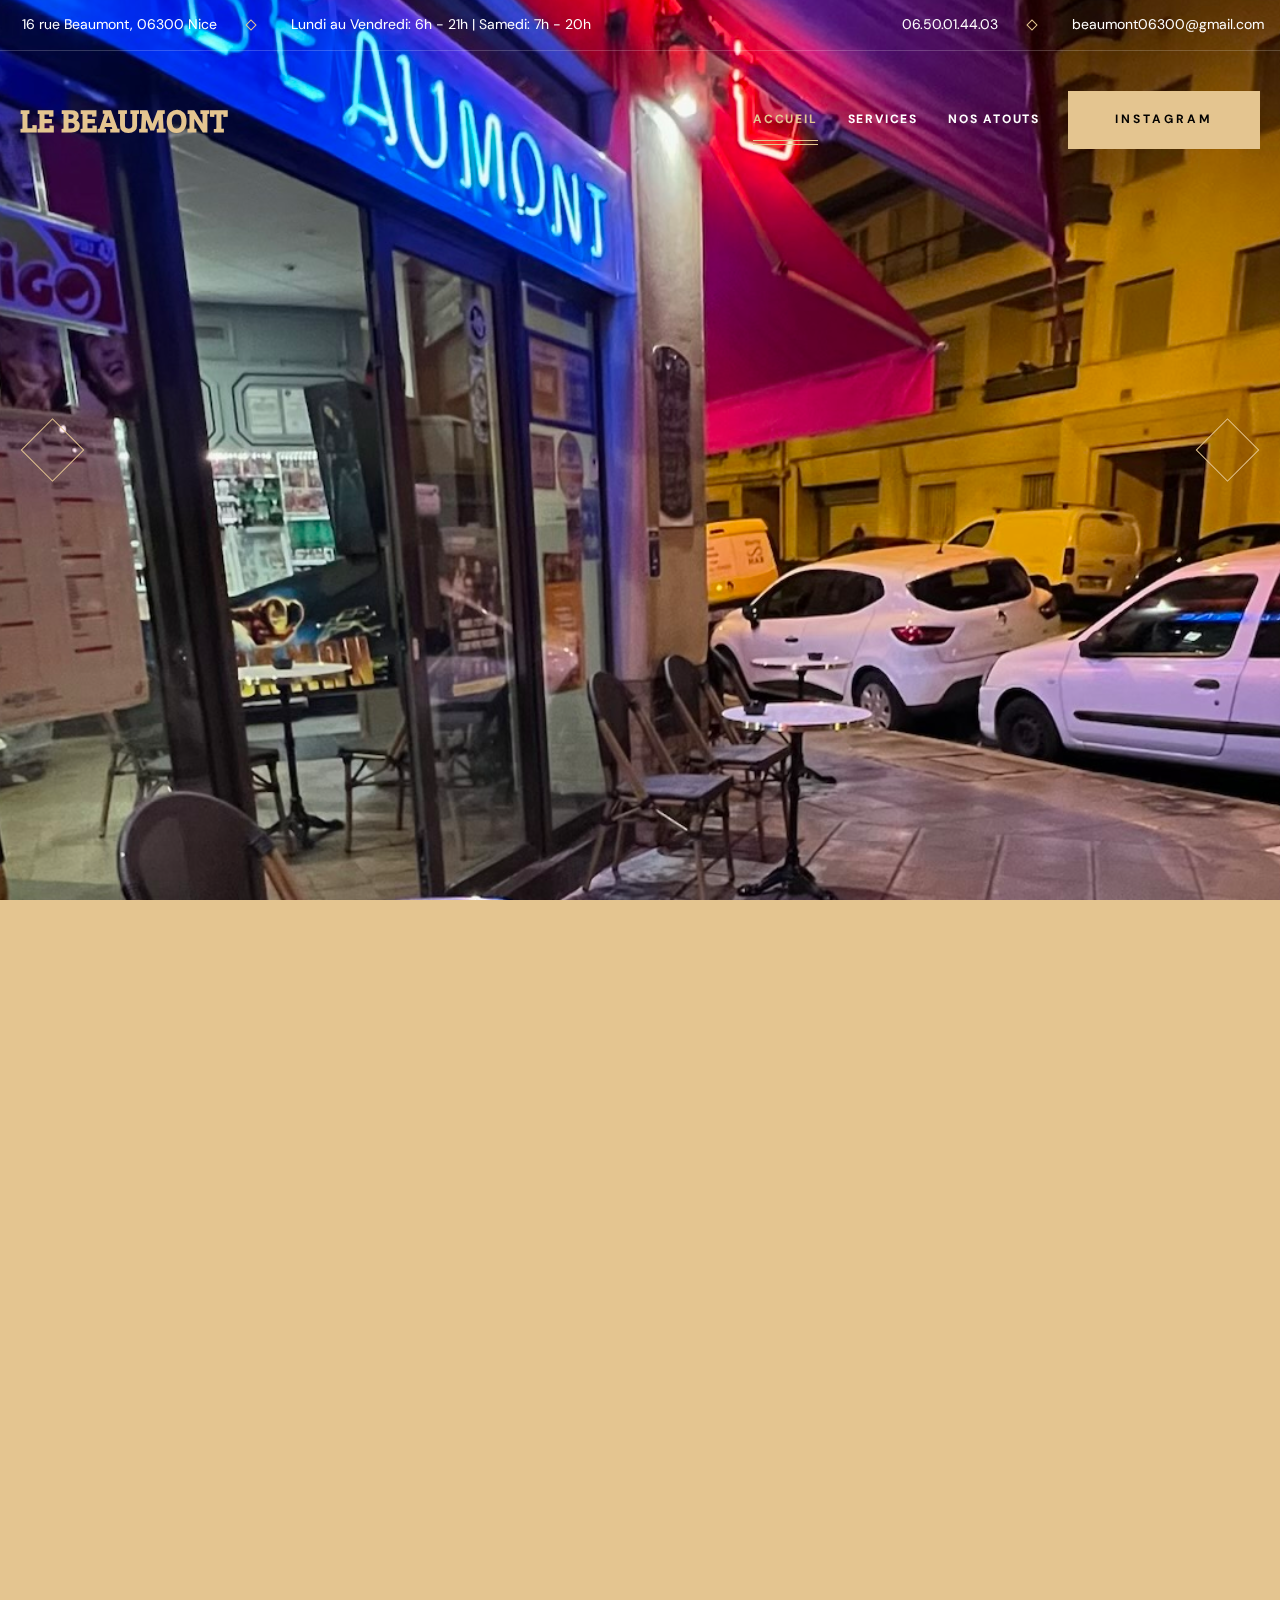
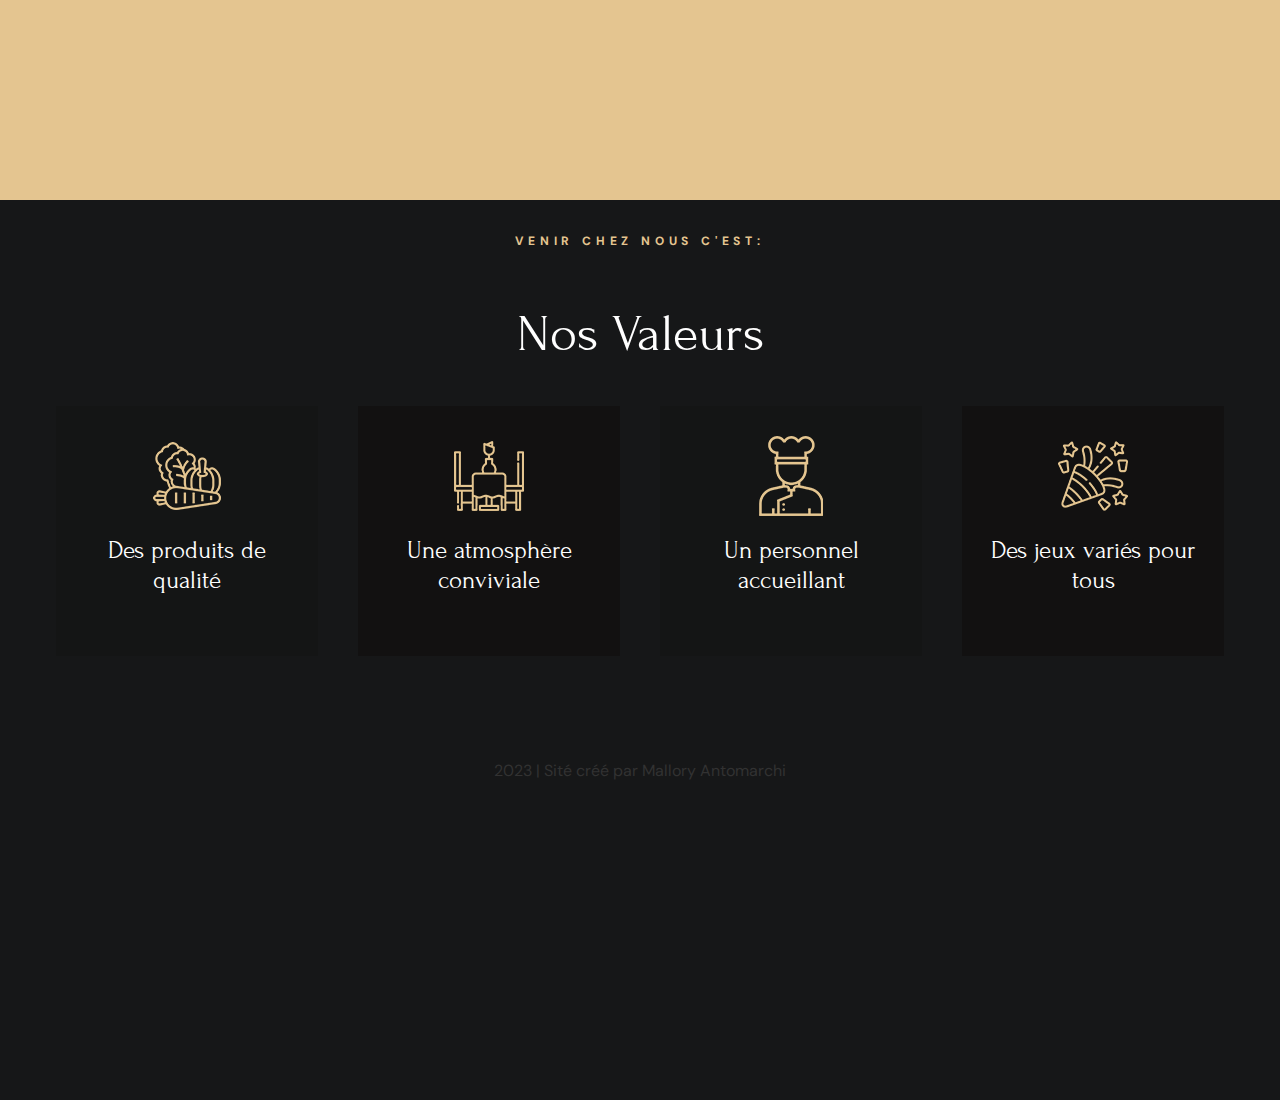
==== index.html @ 641af37e "changes" ====
<!DOCTYPE html>
<html lang="en">
  <head>
    <meta charset="UTF-8" />
    <meta http-equiv="X-UA-Compatible" content="IE=edge" />
    <meta name="viewport" content="width=device-width, initial-scale=1.0" />

    <!-- 
    - primary meta tags
  -->
    <title>Le Beaumont Bar-Tabac</title>
    <meta name="title" content="Le Beaumont Bar-Tabac" />
    <meta name="description" content="Sité créé par Mallory Antomarchi" />

    <!-- 
    - favicon
  -->
    <link rel="shortcut icon" href="./favicon.svg" type="image/svg+xml" />

    <!-- 
    - google font link
  -->
    <link rel="preconnect" href="https://fonts.googleapis.com" />
    <link rel="preconnect" href="https://fonts.gstatic.com" crossorigin />
    <link
      href="https://fonts.googleapis.com/css2?family=DM+Sans:wght@400;700&family=Forum&display=swap"
      rel="stylesheet"
    />
    <link rel="preconnect" href="https://fonts.googleapis.com" />
    <link rel="preconnect" href="https://fonts.gstatic.com" crossorigin />
    <link
      href="https://fonts.googleapis.com/css2?family=Bree+Serif&display=swap"
      rel="stylesheet"
    />

    <!-- 
    - custom css link
  -->
    <link rel="stylesheet" href="./style.css" />

    <!-- 
    - preload images
  -->
    <link rel="preload" as="image" href="./assets/images/beaumont.jpeg" />
    <link rel="preload" as="image" href="./assets/images/babyfoot.jpg" />
    <link rel="preload" as="image" href="./assets/images/hero-slider-3.jpg" />
  </head>

  <body id="top">
    <!-- 
    - #PRELOADER
  -->

    <div class="preload" data-preaload>
      <div class="circle"></div>
      <p class="text serif">Le Beaumont</p>
    </div>

    <!-- 
    - #TOP BAR
  -->

    <div class="topbar">
      <div class="container">
        <address class="topbar-item">
          <div class="icon">
            <ion-icon name="location-outline" aria-hidden="true"></ion-icon>
          </div>

          <span class="span"> 16 rue Beaumont, 06300 Nice </span>
        </address>

        <div class="separator"></div>

        <div class="topbar-item item-2">
          <div class="icon">
            <ion-icon name="time-outline" aria-hidden="true"></ion-icon>
          </div>

          <span class="span"
            >Lundi au Vendredi: 6h - 21h | Samedi: 7h - 20h
          </span>
        </div>

        <a href="tel:+33650014403" class="topbar-item link">
          <div class="icon">
            <ion-icon name="call-outline" aria-hidden="true"></ion-icon>
          </div>

          <span class="span">06.50.01.44.03</span>
        </a>

        <div class="separator"></div>

        <a href="mailto:beaumont06300@gmail.com" class="topbar-item link">
          <div class="icon">
            <ion-icon name="mail-outline" aria-hidden="true"></ion-icon>
          </div>

          <span class="span">beaumont06300@gmail.com</span>
        </a>
      </div>
    </div>

    <!-- 
    - #HEADER
  -->

    <header class="header" data-header>
      <div class="container">
        <h1 class="serif">LE BEAUMONT</h1>

        <nav class="navbar" data-navbar>
          <button class="close-btn" aria-label="close menu" data-nav-toggler>
            <ion-icon name="close-outline" aria-hidden="true"></ion-icon>
          </button>

          <h1 class="serif">LE BEAUMONT</h1>

          <ul class="navbar-list">
            <li class="navbar-item">
              <a href="#home" class="navbar-link hover-underline active">
                <div class="separator"></div>

                <span class="span">Accueil</span>
              </a>
            </li>

            <li class="navbar-item">
              <a href="#services" class="navbar-link hover-underline">
                <div class="separator"></div>

                <span class="span">Services</span>
              </a>
            </li>

            <li class="navbar-item">
              <a href="#atouts" class="navbar-link hover-underline">
                <div class="separator"></div>

                <span class="span">Nos Atouts</span>
              </a>
            </li>
          </ul>
        </nav>

        <a
          href="https://www.instagram.com/beaumont06300/"
          class="btn btn-secondary"
        >
          <span class="text text-1">Instagram</span>

          <span class="text text-2" aria-hidden="true">Instagram</span>
        </a>

        <button class="nav-open-btn" aria-label="open menu" data-nav-toggler>
          <span class="line line-1"></span>
          <span class="line line-2"></span>
          <span class="line line-3"></span>
        </button>

        <div class="overlay" data-nav-toggler data-overlay></div>
      </div>
    </header>

    <main>
      <article>
        <!-- 
        - #HERO
      -->

        <section class="hero text-center" aria-label="home" id="home">
          <ul class="hero-slider" data-hero-slider>
            <li class="slider-item active" data-hero-slider-item>
              <div class="slider-bg">
                <img
                  src="./assets/images/beaumont-hero.jpg"
                  width="1880"
                  height="950"
                  alt=""
                  class="img-cover"
                />
              </div>

              <h1 class="display-1 hero-title slider-reveal">
                Bar-Tabac <br />
                Convivial et Accueillant
              </h1>
            </li>

            <li class="slider-item" data-hero-slider-item>
              <div class="slider-bg">
                <img
                  src="./assets/images/babyfoot.jpg"
                  width="1880"
                  height="950"
                  alt=""
                  class="img-cover"
                />
              </div>

              <h1 class="display-1 hero-title slider-reveal">
                Venez passer un moment <br />
                et jouer au baby-foot
              </h1>
            </li>

            <li class="slider-item" data-hero-slider-item>
              <div class="slider-bg">
                <img
                  src="./assets/images/flipper.jpg"
                  width="1880"
                  height="950"
                  alt=""
                  class="img-cover"
                />
              </div>

              <h1 class="display-1 hero-title slider-reveal">
                Faîtes le meilleur score <br />
                au flipper
              </h1>
            </li>

            <li class="slider-item" data-hero-slider-item>
              <div class="slider-bg">
                <img
                  src="./assets/images/dart.jpg"
                  width="1880"
                  height="950"
                  alt=""
                  class="img-cover"
                />
              </div>

              <h1 class="display-1 hero-title slider-reveal">
                Soyez notre champion aux fléchettes
              </h1>
            </li>

            <li class="slider-item" data-hero-slider-item>
              <div class="slider-bg">
                <img
                  src="./assets/images/etudiants.jpg"
                  width="1880"
                  height="950"
                  alt=""
                  class="img-cover"
                />
              </div>

              <h1 class="display-1 hero-title slider-reveal">
                -10% pour les étudiants sur présentation de votre carte
              </h1>
              <h2 class="display-1 hero-title slider-reveal">
                (hors happy hours)
              </h2>
            </li>
          </ul>

          <button
            class="slider-btn prev"
            aria-label="slide to previous"
            data-prev-btn
          >
            <ion-icon name="chevron-back"></ion-icon>
          </button>

          <button
            class="slider-btn next"
            aria-label="slide to next"
            data-next-btn
          >
            <ion-icon name="chevron-forward"></ion-icon>
          </button>
        </section>

        <!-- 
        - #SERVICE
      -->

        <section
          class="section service bg-black-10 text-center"
          aria-label="service"
          id="services"
        >
          <div class="container">
            <h2 class="headline-1 section-title">
              Nous vous offrons des moments conviviaux
            </h2>

            <p class="section-text">
              Chaqye jour l'équipe du Beaumont vous accueille dans son
              établissement et vous propose café, boissons, cocktails, FDJ, jeux
              de flipper, baby-foot et jeux de fléchettes.
            </p>

            <ul class="grid-list">
              <li>
                <div class="card">
                  <div class="container">
                    <br />
                    <h2>Happy hours</h2>
                    <br />
                    <p class="cocktails">Pinte de Blonde 3€50</p>
                    <p class="cocktails">Double Ricard (4cl) 4€00</p>
                    <p class="cocktails">Cocktails (12cl)</p>
                    <p class="cocktails">-> Spritz 6€</p>
                    <p class="cocktails">-> Limoncello Spritz 6€</p>
                    <p class="cocktails">-> Mojito 6€</p>
                    <p class="cocktails">-> Tequila Sunrise 6€</p>
                    <p class="cocktails">-> After Glow 4€</p>
                    <br />
                  </div>
                </div>
              </li>

              <li>
                <div class="card">
                  <div class="container">
                    <h2>Petits Déj</h2>
                  </div>
                </div>
              </li>

              <li>
                <div class="card">
                  <div class="container">
                    <h2>Cocktails</h2>
                  </div>
                </div>
              </li>
            </ul>

            <img
              src="./assets/images/shape-1.png"
              width="246"
              height="412"
              loading="lazy"
              alt="shape"
              class="shape shape-1 move-anim"
            />
            <img
              src="./assets/images/shape-2.png"
              width="343"
              height="345"
              loading="lazy"
              alt="shape"
              class="shape shape-2 move-anim"
            />
          </div>
        </section>

        <section
          class="section features text-center"
          aria-label="features"
          id="atouts"
        >
          <div class="container">
            <p class="section-subtitle label-2">Venir chez nous c'est:</p>

            <h2 class="headline-1 section-title">Nos Valeurs</h2>

            <ul class="grid-list">
              <li class="feature-item">
                <div class="feature-card">
                  <div class="card-icon">
                    <img
                      src="./assets/images/features-icon-1.png"
                      width="100"
                      height="80"
                      loading="lazy"
                      alt="icon"
                    />
                  </div>

                  <h3 class="title-2 card-title">Des produits de qualité</h3>
                </div>
              </li>

              <li class="feature-item">
                <div class="feature-card">
                  <div class="card-icon">
                    <img
                      src="./assets/images/features-icon-2.png"
                      width="100"
                      height="80"
                      loading="lazy"
                      alt="icon"
                    />
                  </div>

                  <h3 class="title-2 card-title">Une atmosphère conviviale</h3>
                </div>
              </li>

              <li class="feature-item">
                <div class="feature-card">
                  <div class="card-icon">
                    <img
                      src="./assets/images/features-icon-3.png"
                      width="100"
                      height="80"
                      loading="lazy"
                      alt="icon"
                    />
                  </div>

                  <h3 class="title-2 card-title">Un personnel accueillant</h3>
                </div>
              </li>

              <li class="feature-item">
                <div class="feature-card">
                  <div class="card-icon">
                    <img
                      src="./assets/images/features-icon-4.png"
                      width="100"
                      height="80"
                      loading="lazy"
                      alt="icon"
                    />
                  </div>

                  <h3 class="title-2 card-title">Des jeux variés pour tous</h3>
                </div>
              </li>
            </ul>
          </div>
        </section>
      </article>
    </main>

    <!-- 
    - custom js link
  -->
    <script src="./assets/js/script.js"></script>

    <!-- 
    - ionicon link
  -->
    <script
      type="module"
      src="https://unpkg.com/ionicons@5.5.2/dist/ionicons/ionicons.esm.js"
    ></script>
    <script
      nomodule
      src="https://unpkg.com/ionicons@5.5.2/dist/ionicons/ionicons.js"
    ></script>
    <footer>
      <p>2023 | Sité créé par Mallory Antomarchi</p>
    </footer>
  </body>
</html>
---- style.css ----
:root {
  /**
   * COLORS
   */

  --gold-crayola: hsl(38, 61%, 73%);
  --quick-silver: hsla(0, 0%, 65%, 1);
  --davys-grey: hsla(30, 3%, 34%, 1);
  --smoky-black-1: hsla(40, 12%, 5%, 1);
  --smoky-black-2: hsla(30, 8%, 5%, 1);
  --smoky-black-3: hsla(0, 3%, 7%, 1);
  --eerie-black-1: hsla(210, 4%, 9%, 1);
  --eerie-black-2: hsla(210, 4%, 11%, 1);
  --eerie-black-3: hsla(180, 2%, 8%, 1);
  --eerie-black-4: hsla(0, 0%, 13%, 1);
  --white: hsla(0, 0%, 100%, 1);
  --white-alpha-20: hsla(0, 0%, 100%, 0.2);
  --white-alpha-10: hsla(0, 0%, 100%, 0.1);
  --black: hsla(0, 0%, 0%, 1);
  --black-alpha-80: hsla(0, 0%, 0%, 0.8);
  --black-alpha-15: hsla(0, 0%, 0%, 0.15);

  /**
   * GRADIENT COLOR
   */

  --loading-text-gradient: linear-gradient(
    90deg,
    transparent 0% 16.66%,
    var(--smoky-black-3) 33.33% 50%,
    transparent 66.66% 75%
  );
  --gradient-1: linear-gradient(
    to top,
    hsla(0, 0%, 0%, 0.9),
    hsla(0, 0%, 0%, 0.7),
    transparent
  );

  /**
   * TYPOGRAPHY
   */

  /* font-family */
  --fontFamily-forum: "Forum", cursive;
  --fontFamily-dm_sans: "DM Sans", sans-serif;

  /* font-size */
  --fontSize-display-1: calc(1.3rem + 6.7vw);
  --fontSize-headline-1: calc(2rem + 2.5vw);
  --fontSize-headline-2: calc(1.3rem + 2.4vw);
  --fontSize-title-1: calc(1.6rem + 1.2vw);
  --fontSize-title-2: 2.2rem;
  --fontSize-title-3: 2.1rem;
  --fontSize-title-4: calc(1.6rem + 1.2vw);
  --fontSize-body-1: 2.4rem;
  --fontSize-body-2: 1.6rem;
  --fontSize-body-3: 1.8rem;
  --fontSize-body-4: 1.6rem;
  --fontSize-label-1: 1.4rem;
  --fontSize-label-2: 1.2rem;

  /* font-weight */
  --weight-regular: 400;
  --weight-bold: 700;

  /* line-height */
  --lineHeight-1: 1em;
  --lineHeight-2: 1.2em;
  --lineHeight-3: 1.5em;
  --lineHeight-4: 1.6em;
  --lineHeight-5: 1.85em;
  --lineHeight-6: 1.4em;

  /* letter-spacing */
  --letterSpacing-1: 0.15em;
  --letterSpacing-2: 0.4em;
  --letterSpacing-3: 0.2em;
  --letterSpacing-4: 0.3em;
  --letterSpacing-5: 3px;

  /**
   * SPACING
   */

  --section-space: 70px;

  /**
   * SHADOW
   */

  --shadow-1: 0px 0px 25px 0px hsla(0, 0%, 0%, 0.25);

  /**
   * BORDER RADIUS
   */

  --radius-24: 24px;
  --radius-circle: 50%;

  /**
   * TRANSITION
   */

  --transition-1: 250ms ease;
  --transition-2: 500ms ease;
  --transition-3: 1000ms ease;
}

/*-----------------------------------*\
  #RESET
\*-----------------------------------*/

*,
*::before,
*::after {
  margin: 0;
  padding: 0;
  box-sizing: border-box;
}

li {
  list-style: none;
}

a,
img,
data,
span,
input,
button,
select,
ion-icon,
textarea {
  display: block;
}

a {
  color: inherit;
  text-decoration: none;
}

img {
  height: auto;
}

input,
button,
select,
textarea {
  background: none;
  border: none;
  font: inherit;
}

input,
select,
textarea {
  width: 100%;
  outline: none;
}

button {
  cursor: pointer;
}

address {
  font-style: normal;
}

html {
  font-size: 10px;
  scroll-behavior: smooth;
}

body {
  background-color: var(--eerie-black-1);
  color: var(--white);
  font-family: var(--fontFamily-dm_sans);
  font-size: var(--fontSize-body-4);
  font-weight: var(--weight-regular);
  line-height: var(--lineHeight-5);
  overflow: hidden;
  height: 300vh;
}

footer {
  text-align: center;
  color: rgb(50, 50, 50);
}

body.loaded {
  overflow: overlay;
}

body.nav-active {
  overflow: hidden;
}

::-webkit-scrollbar {
  width: 5px;
}

::-webkit-scrollbar-track {
  background-color: transparent;
}

::-webkit-scrollbar-thumb {
  background-color: var(--gold-crayola);
}

/*-----------------------------------*\
  #TYPOGRAPHY
\*-----------------------------------*/

.display-1,
.headline-1,
.headline-2,
.title-1,
.title-2,
.title-3,
.title-4 {
  color: var(--white);
  font-family: var(--fontFamily-forum);
  font-weight: var(--weight-regular);
  line-height: var(--lineHeight-2);
}

.display-1 {
  font-size: var(--fontSize-display-1);
  line-height: var(--lineHeight-1);
}

.headline-1 {
  font-size: var(--fontSize-headline-1);
}

.headline-2 {
  font-size: var(--fontSize-headline-2);
  line-height: var(--lineHeight-6);
}

.title-1 {
  font-size: var(--fontSize-title-1);
}

.title-2 {
  font-size: var(--fontSize-title-2);
}

.title-3 {
  font-size: var(--fontSize-title-3);
}

.title-4 {
  font-size: var(--fontSize-title-4);
}

.body-1 {
  font-size: var(--fontSize-body-1);
  line-height: var(--lineHeight-6);
}

.body-2 {
  font-size: var(--fontSize-body-2);
  line-height: var(--lineHeight-4);
}

.body-3 {
  font-size: var(--fontSize-body-3);
}

.body-4 {
  font-size: var(--fontSize-body-4);
}

.label-1 {
  font-size: var(--fontSize-label-1);
}

.label-2 {
  font-size: var(--fontSize-label-2);
}

/*-----------------------------------*\
  #REUSED STYLE
\*-----------------------------------*/

.container {
  padding-inline: 16px;
}

.separator {
  width: 8px;
  height: 8px;
  border: 1px solid var(--gold-crayola);
  transform: rotate(45deg);
}

.contact-label {
  font-weight: var(--weight-bold);
}

.contact-number {
  color: var(--gold-crayola);
  max-width: max-content;
  margin-inline: auto;
}

.hover-underline {
  position: relative;
  max-width: max-content;
}

.hover-underline::after {
  content: "";
  position: absolute;
  left: 0;
  bottom: 0;
  width: 100%;
  height: 5px;
  border-block: 1px solid var(--gold-crayola);
  transform: scaleX(0.2);
  opacity: 0;
  transition: var(--transition-2);
}

.hover-underline:is(:hover, :focus-visible)::after {
  transform: scaleX(1);
  opacity: 1;
}

.contact-number::after {
  bottom: -5px;
}

.text-center {
  text-align: center;
}

.img-cover {
  width: 100%;
  height: 100%;
  object-fit: cover;
}

.section-subtitle {
  position: relative;
  color: var(--gold-crayola);
  font-weight: var(--weight-bold);
  text-transform: uppercase;
  letter-spacing: var(--letterSpacing-2);
  margin-block-end: 12px;
}

.section-subtitle::after {
  content: url("../images/separator.svg");
  display: block;
  width: 100px;
  margin-inline: auto;
  margin-block-start: 5px;
}

.btn {
  position: relative;
  color: var(--gold-crayola);
  font-size: var(--fontSize-label-2);
  font-weight: var(--weight-bold);
  text-transform: uppercase;
  letter-spacing: var(--letterSpacing-5);
  max-width: max-content;
  border: 2px solid var(--gold-crayola);
  padding: 12px 45px;
  overflow: hidden;
  z-index: 1;
}

.btn::before {
  content: "";
  position: absolute;
  bottom: 100%;
  left: 50%;
  transform: translateX(-50%);
  width: 200%;
  height: 200%;
  border-radius: var(--radius-circle);
  background-color: var(--gold-crayola);
  transition: var(--transition-2);
  z-index: -1;
}

.btn .text {
  transition: var(--transition-1);
}

.btn .text-2 {
  position: absolute;
  top: 100%;
  left: 50%;
  transform: translateX(-50%);
  min-width: max-content;
  color: var(--smoky-black-1);
}

.btn:is(:hover, :focus-visible)::before {
  bottom: -50%;
}

.btn:is(:hover, :focus-visible) .text-1 {
  transform: translateY(-40px);
}

.btn:is(:hover, :focus-visible) .text-2 {
  top: 50%;
  transform: translate(-50%, -50%);
}

.btn-secondary {
  background-color: var(--gold-crayola);
  color: var(--black);
}

.btn-secondary::before {
  background-color: var(--smoky-black-1);
}

.btn-secondary .text-2 {
  color: var(--white);
}

.has-before,
.has-after {
  position: relative;
  z-index: 1;
}

.has-before::before,
.has-after::after {
  content: "";
  position: absolute;
}

.section {
  position: relative;
  padding-block: var(--section-space);
  overflow: hidden;
  z-index: 1;
}

.bg-black-10 {
  background-color: var(--smoky-black-2);
}

.grid-list {
  display: grid;
  gap: 40px;
}

.hover\:shine {
  position: relative;
}

.hover\:shine::after {
  content: "";
  position: absolute;
  top: 0;
  left: 0;
  width: 50%;
  height: 100%;
  background-image: linear-gradient(to right, transparent 0%, #fff6 100%);
  transform: skewX(-0.08turn) translateX(-180%);
}

.hover\:shine:is(:hover, :focus-within)::after {
  transform: skewX(-0.08turn) translateX(275%);
  transition: var(--transition-3);
}

.img-holder {
  aspect-ratio: var(--width) / var(--height);
  overflow: hidden;
  background-color: var(--eerie-black-4);
}

.btn-text {
  color: var(--gold-crayola);
  padding-block-end: 4px;
  margin-inline: auto;
  text-transform: uppercase;
  letter-spacing: var(--letterSpacing-3);
  font-weight: var(--weight-bold);
  transition: var(--transition-1);
}

.btn-text:is(:hover, :focus-visible) {
  color: var(--white);
}

.shape {
  display: none;
  position: absolute;
  max-width: max-content;
  z-index: -1;
}

.w-100 {
  width: 100%;
}

.move-anim {
  animation: move 5s linear infinite;
}

@keyframes move {
  0%,
  100% {
    transform: translateY(0);
  }

  50% {
    transform: translateY(30px);
  }
}

.has-bg-image {
  background-repeat: no-repeat;
  background-size: cover;
  background-position: center;
}

.input-field {
  background-color: var(--eerie-black-2);
  color: var(--white);
  height: 56px;
  padding: 10px 20px;
  border: 1px solid var(--white-alpha-10);
  margin-block-end: 20px;
  outline: none;
  transition: border-color var(--transition-2);
}

.input-field::placeholder {
  color: inherit;
}

.input-field:focus {
  border-color: var(--gold-crayola);
}

.icon-wrapper {
  position: relative;
  margin-block-end: 20px;
}

.icon-wrapper .input-field {
  margin-block-end: 0;
  padding-inline-start: 40px;
  appearance: none;
  cursor: pointer;
}

.icon-wrapper ion-icon {
  position: absolute;
  top: 50%;
  transform: translateY(-50%);
  font-size: 1.4rem;
  --ionicon-stroke-width: 50px;
  pointer-events: none;
}

.icon-wrapper ion-icon:first-child {
  left: 15px;
}

.icon-wrapper ion-icon:last-child {
  right: 10px;
}

/*-----------------------------------*\
  #PRELOAD
\*-----------------------------------*/

.preload {
  position: fixed;
  top: 0;
  left: 0;
  right: 0;
  bottom: 0;
  background-color: var(--gold-crayola);
  z-index: 10;
  display: grid;
  place-content: center;
  justify-items: center;
  transition: var(--transition-2);
}

.preload > * {
  transition: var(--transition-1);
}

.preload.loaded > * {
  opacity: 0;
}

.preload.loaded {
  transition-delay: 250ms;
  transform: translateY(100%);
}

.circle {
  width: 112px;
  height: 112px;
  border-radius: var(--radius-circle);
  border: 3px solid var(--white);
  border-block-start-color: var(--smoky-black-3);
  margin-block-end: 45px;
  animation: rotate360 1s linear infinite;
}

@keyframes rotate360 {
  0% {
    transform: rotate(0);
  }
  100% {
    transform: rotate(1turn);
  }
}

.preload .text {
  background-image: var(--loading-text-gradient);
  background-size: 500%;
  font-size: calc(2rem + 3vw);
  font-weight: var(--weight-bold);
  line-height: 1em;
  text-transform: uppercase;
  letter-spacing: 16px;
  padding-inline-start: 16px;
  -webkit-text-fill-color: transparent;
  background-clip: text;
  -webkit-background-clip: text;
  -webkit-text-stroke: 0.5px var(--eerie-black-3);
  animation: loadingText linear 2s infinite;
}

@keyframes loadingText {
  0% {
    background-position: 100%;
  }
  100% {
    background-position: 0%;
  }
}

/*-----------------------------------*\
  #TOPBAR
\*-----------------------------------*/

.topbar {
  display: none;
}

/*-----------------------------------*\
  #HEADER
\*-----------------------------------*/

.header .btn {
  display: none;
}

.header {
  position: fixed;
  top: 0;
  left: 0;
  width: 100%;
  background-color: transparent;
  padding-block: 40px;
  z-index: 4;
  border-block-end: 1px solid transparent;
  transition: var(--transition-1);
}

.header.active {
  padding-block: 20px;
  background-color: var(--eerie-black-4);
  border-color: var(--black-alpha-15);
}

.header.hide {
  transform: translateY(-100%);
  transition-delay: 250ms;
}

.header .container {
  padding-inline: 20px;
  display: flex;
  justify-content: space-between;
  align-items: center;
  gap: 8px;
}

.nav-open-btn {
  padding: 12px;
  padding-inline-end: 0;
}

.nav-open-btn .line {
  width: 30px;
  height: 2px;
  background-color: var(--white);
  margin-block: 4px;
  transform-origin: left;
  animation: menuBtn 400ms ease-in-out alternate infinite;
}

@keyframes menuBtn {
  0% {
    transform: scaleX(1);
  }
  100% {
    transform: scaleX(0.5);
  }
}

.nav-open-btn .line-2 {
  animation-delay: 150ms;
}

.nav-open-btn .line-3 {
  animation-delay: 300ms;
}

.navbar {
  position: fixed;
  background-color: var(--smoky-black-1);
  top: 0;
  left: -360px;
  bottom: 0;
  max-width: 360px;
  width: 100%;
  padding-inline: 30px;
  padding-block-end: 50px;
  overflow-y: auto;
  visibility: hidden;
  z-index: 2;
  transition: var(--transition-2);
}

.navbar.active {
  visibility: visible;
  transform: translateX(360px);
}

.navbar .close-btn {
  color: var(--white);
  border: 1px solid currentColor;
  padding: 4px;
  border-radius: var(--radius-circle);
  margin-inline-start: auto;
  margin-block: 30px 20px;
}

.navbar .close-btn ion-icon {
  --ionicon-stroke-width: 40px;
}

.navbar .close-btn:is(:hover, :focus-visible) {
  color: var(--gold-crayola);
}

.navbar .logo {
  max-width: max-content;
  margin-inline: auto;
  margin-block-end: 60px;
}

.navbar-list {
  border-block-end: 1px solid var(--white-alpha-20);
  margin-block-end: 100px;
}

.navbar-item {
  border-block-start: 1px solid var(--white-alpha-20);
}

.navbar-link {
  position: relative;
  font-size: var(--fontSize-label-2);
  text-transform: uppercase;
  padding-block: 10px;
  max-width: unset;
}

.navbar-link::after {
  display: none;
}

.navbar-link .span {
  transition: var(--transition-1);
}

.navbar-link:is(:hover, :focus-visible, .active) .span {
  color: var(--gold-crayola);
  transform: translateX(20px);
}

.navbar-link .separator {
  position: absolute;
  top: 50%;
  left: 0;
  transform: translateY(-50%) rotate(45deg);
  opacity: 0;
  transition: var(--transition-1);
}

.navbar-link:is(:hover, :focus-visible, .active) .separator {
  opacity: 1;
}

.navbar-title {
  margin-block-end: 15px;
}

.navbar-text {
  margin-block: 10px;
}

.navbar .body-4 {
  color: var(--quick-silver);
}

.sidebar-link {
  transition: var(--transition-1);
}

.sidebar-link:is(:hover, :focus-visible) {
  color: var(--gold-crayola);
}

.navbar .text-center .separator {
  margin-block: 30px;
  margin-inline: auto;
}

.navbar .contact-label {
  margin-block-end: 10px;
}

.navbar::-webkit-scrollbar-thumb {
  background-color: var(--white-alpha-10);
}

.overlay {
  position: fixed;
  top: 0;
  left: 0;
  bottom: 0;
  right: 0;
  background-color: var(--black-alpha-80);
  opacity: 0;
  pointer-events: none;
  transition: var(--transition-2);
  z-index: 1;
}

.overlay.active {
  opacity: 1;
  pointer-events: all;
}

/*-----------------------------------*\
  #HERO
\*-----------------------------------*/

.hero .slider-btn {
  display: none;
}

.hero {
  position: relative;
  padding-block: 120px;
  min-height: 100vh;
  overflow: hidden;
  z-index: 1;
}

.hero .slider-item {
  position: absolute;
  top: 50%;
  left: 50%;
  transform: translate(-50%, -50%);
  width: 100%;
  height: 100%;
  display: grid;
  place-content: center;
  padding-block-start: 100px;
  opacity: 0;
  visibility: hidden;
  transition: var(--transition-3);
  z-index: 1;
}

.hero .slider-item.active {
  opacity: 1;
  visibility: visible;
}

.hero .slider-bg {
  position: absolute;
  top: 0;
  left: 0;
  width: 100%;
  height: 100%;
  transform: scale(1.15);
  pointer-events: none;
  user-select: none;
  z-index: -1;
}

.hero .slider-item.active .slider-bg {
  animation: smoothScale 7s linear forwards;
}

@keyframes smoothScale {
  0% {
    transform: scale(1);
  }
  100% {
    transform: scale(1.15);
  }
}

.hero .section-subtitle::after {
  margin-block: 14px 20px;
}

.hero-text {
  margin-block: 10px 40px;
}

.hero .btn {
  margin-inline: auto;
}

.hero-btn {
  position: absolute;
  bottom: 15px;
  right: 15px;
  z-index: 2;
  background-color: var(--gold-crayola);
  width: 110px;
  height: 110px;
  padding: 12px;
  transform: scale(0.6);
}

.hero-btn img {
  margin-inline: auto;
  margin-block-end: 6px;
}

.hero-btn .span {
  color: var(--black);
  font-weight: var(--weight-bold);
  text-transform: uppercase;
  letter-spacing: var(--letterSpacing-1);
  line-height: var(--lineHeight-3);
}

.hero-btn::after {
  inset: 0;
  border: 1px solid var(--gold-crayola);
  animation: rotate360 15s linear infinite;
}

.slider-reveal {
  transform: translateY(30px);
  opacity: 0;
}

.hero .slider-item.active .slider-reveal {
  animation: sliderReveal 1s ease forwards;
}

@keyframes sliderReveal {
  0% {
    transform: translateY(30px);
    opacity: 0;
  }

  100% {
    transform: translateY(0);
    opacity: 1;
  }
}

.hero .slider-item.active .section-subtitle {
  animation-delay: 500ms;
}

.hero .slider-item.active .hero-title {
  animation-delay: 1000ms;
}

.hero .slider-item.active .hero-text {
  animation-delay: 1.5s;
}

.hero .slider-item.active .btn {
  animation-delay: 2s;
}

/*-----------------------------------*\
  #SERVICE
\*-----------------------------------*/

.service .section-title {
  margin-block-end: 16px;
}

.service .section-text {
  margin-block-end: 40px;
}

.card {
  background-color: hsl(38, 61%, 73%);
  border-radius: 12%;
  color: black;
}

.cocktails {
  text-align: left;
}

/*-----------------------------------*\
  #ABOUT
\*-----------------------------------*/

.about .section-text {
  margin-block: 15px 30px;
}

.about .btn {
  margin-inline: auto;
  margin-block-start: 26px;
}

.about .container {
  display: grid;
  gap: 120px;
}

.about-banner {
  position: relative;
  margin-block-end: 120px;
}

.about-banner > .w-100 {
  padding-inline-start: 50px;
}

.about .abs-img {
  position: absolute;
}

.about .abs-img::before {
  z-index: -1;
}

.about .abs-img-1 {
  bottom: -120px;
  left: 0;
  width: 150px;
  padding-block: 50px;
}

.about .abs-img-2 {
  top: -65px;
  right: 0;
  overflow: hidden;
}

.about .abs-img-1::before {
  top: 0;
  bottom: 0;
  left: 50%;
  transform: translateX(-50%);
  width: 140px;
  background-image: url("../images/img-pattern.svg");
  background-repeat: repeat;
}

.about .abs-img-2::before {
  inset: 0;
  background-image: url("../images/badge-2-bg.png");
  background-repeat: no-repeat;
  background-size: contain;
  animation: rotate360 15s linear infinite;
}

/*-----------------------------------*\
  #SPECIAL DISH
\*-----------------------------------*/

.special-dish-content {
  padding-block: 70px;
}

.special-dish .abs-img {
  margin-inline: auto;
  margin-block-end: 12px;
}

.special-dish .section-text {
  margin-block: 16px 40px;
}

.special-dish-content .wrapper {
  display: flex;
  justify-content: center;
  align-items: center;
  gap: 20px;
  margin-block-end: 40px;
}

.special-dish-content .del {
  text-decoration: none;
  color: var(--davys-grey);
}

.special-dish-content .span {
  color: var(--gold-crayola);
}

.special-dish .btn {
  margin-inline: auto;
}

/*-----------------------------------*\
  #MENU
\*-----------------------------------*/

.menu .section-title {
  margin-block-end: 40px;
}

.menu .grid-list {
  margin-block-end: 50px;
}

.menu-card {
  display: flex;
  align-items: flex-start;
  gap: 20px;
}

.hover\:card .card-banner {
  background-color: var(--gold-crayola);
}

.hover\:card .card-banner .img-cover {
  transition: var(--transition-2);
}

.hover\:card:is(:hover, :focus-within) .card-banner .img-cover {
  opacity: 0.7;
  transform: scale(1.05);
}

.menu-card .card-banner {
  flex-shrink: 0;
  border-radius: var(--radius-24);
}

.menu-card .card-title {
  transition: var(--transition-1);
}

.menu-card .card-title:is(:hover, :focus-visible) {
  color: var(--gold-crayola);
}

.menu-card .badge {
  background-color: var(--gold-crayola);
  color: var(--eerie-black-1);
  font-family: var(--fontFamily-forum);
  max-width: max-content;
  line-height: var(--lineHeight-6);
  text-transform: uppercase;
  padding-inline: 10px;
  margin-block-start: 10px;
}

.menu-card .span {
  color: var(--gold-crayola);
  margin-block: 10px;
}

.menu-card .card-text {
  color: var(--quick-silver);
  line-height: var(--lineHeight-4);
}

.menu-text .span {
  display: inline-block;
  color: var(--gold-crayola);
}

.menu .btn {
  margin-inline: auto;
  margin-block-start: 26px;
}

.menu .shape {
  display: block;
  width: 70%;
}

.menu .shape-2 {
  top: 0;
  left: 0;
}

.menu .shape-3 {
  bottom: 0;
  right: 0;
}

/*-----------------------------------*\
  #TESTIMONIALS
\*-----------------------------------*/

.testi {
  padding-block-end: 340px;
  position: static;
}

.testi .quote {
  font-size: 7rem;
  font-family: var(--fontFamily-forum);
  line-height: 0.7em;
}

.testi .wrapper {
  display: flex;
  justify-content: center;
  gap: 2px;
  margin-block: 40px 50px;
}

.testi .separator {
  animation: rotate360 15s linear infinite;
}

.profile .img {
  margin-inline: auto;
  border-radius: var(--radius-circle);
  margin-block-end: 15px;
}

.testi .profile-name {
  color: var(--gold-crayola);
  font-weight: var(--weight-bold);
  text-transform: uppercase;
  letter-spacing: var(--letterSpacing-3);
}

/*-----------------------------------*\
  #RESERVATION
\*-----------------------------------*/

.reservation-form {
  margin-block-start: -270px;
}

.form-text {
  margin-block-end: 40px;
}

.form-text .link {
  display: inline;
  color: var(--gold-crayola);
}

.form-right .headline-1 {
  margin-block-end: 40px;
}

.form-right .contact-label {
  margin-block-end: 5px;
}

.form-right .separator {
  margin: 20px auto;
}

.form-right .body-4 {
  color: var(--quick-silver);
  line-height: var(--lineHeight-3);
}

.form-right .body-4:not(:last-child) {
  margin-block-end: 25px;
}

.form-left,
.form-right {
  padding: 40px 20px 30px;
}

.input-field[type="date"] {
  text-transform: uppercase;
  padding-inline-end: 10px;
}

.input-field[type="date"]::-webkit-calendar-picker-indicator {
  opacity: 0;
}

textarea.input-field {
  resize: none;
  height: 140px;
  padding-block: 20px;
  line-height: var(--lineHeight-1);
}

.form-left .btn {
  max-width: 100%;
  width: 100%;
}

.form-right {
  background-repeat: repeat;
  background-position: top left;
}

/*-----------------------------------*\
  #FEATURES
\*-----------------------------------*/

.features .section-title {
  margin-block-end: 40px;
}

.feature-card {
  padding: 30px 20px 40px;
}

.feature-item:nth-child(2n + 1) .feature-card {
  background-color: var(--eerie-black-3);
}

.feature-item:nth-child(2n) .feature-card {
  background-color: var(--smoky-black-3);
}

.feature-card .card-icon {
  max-width: max-content;
  margin-inline: auto;
  transition: var(--transition-2);
}

.feature-card:hover .card-icon {
  transform: scale(-1) rotate(180deg);
}

.feature-card .card-title {
  margin-block: 20px;
}

.feature-card .card-text {
  color: var(--quick-silver);
  line-height: var(--lineHeight-6);
}

/*-----------------------------------*\
  #EVENT
\*-----------------------------------*/

.event .section-title {
  margin-block-end: 40px;
}

.event-card {
  position: relative;
  overflow: hidden;
}

.event-card .card-content {
  background-image: var(--gradient-1);
  position: absolute;
  bottom: 0;
  width: 100%;
  padding: 35px 35px 25px;
}

.event-card .publish-date {
  position: absolute;
  top: 30px;
  left: 25px;
  padding: 5px 10px;
  color: var(--gold-crayola);
  background-color: var(--black);
  font-weight: var(--weight-bold);
  letter-spacing: var(--letterSpacing-1);
  line-height: 14px;
}

.event-card .card-subtitle {
  color: var(--gold-crayola);
  text-transform: uppercase;
  font-weight: var(--weight-bold);
  letter-spacing: var(--letterSpacing-2);
  margin-block-end: 5px;
}

.event-card .card-banner .img-cover {
  transition: var(--transition-2);
}

.event-card:is(:hover, :focus-within) .img-cover {
  transform: scale(1.05);
}

.event .btn {
  margin-inline: auto;
  margin-block-start: 40px;
}

/*-----------------------------------*\
  #FOOTER
\*-----------------------------------*/

.footer-top {
  margin-block-end: 70px;
}

.footer-brand {
  position: relative;
  padding: 50px 40px;
  background: var(--smoky-black-1) url("../images/footer-form-bg.png");
  background-position: center top;
  background-repeat: repeat;
}

.footer-brand::before,
.footer-brand::after {
  top: 0;
  width: 15px;
  height: 100%;
  background-image: url("../images/footer-form-pattern.svg");
}

.footer-brand::before {
  left: 0;
}

.footer-brand::after {
  right: 0;
}

.footer-brand .logo {
  max-width: max-content;
  margin-inline: auto;
  margin-block-end: 40px;
}

.footer-brand :is(.body-4, .label-1) {
  color: var(--quick-silver);
  line-height: var(--lineHeight-3);
}

.footer-brand .contact-link {
  margin-block: 6px;
  transition: var(--transition-1);
}

.footer-brand .contact-link:is(:hover, :focus-visible) {
  color: var(--gold-crayola);
}

.footer-brand .wrapper {
  display: flex;
  justify-content: center;
  gap: 2px;
  margin-block: 40px 25px;
}

.footer-brand .separator {
  animation: rotate360 15s linear infinite;
}

.footer-brand .label-1 {
  margin-block-end: 30px;
}

.footer-brand .label-1 .span {
  display: inline;
  color: var(--white);
}

.footer-brand .icon-wrapper .input-field {
  cursor: text;
}

.footer-brand .btn {
  min-width: 100%;
}

.footer-list {
  display: grid;
  gap: 20px;
}

.footer-link {
  color: var(--quick-silver);
  font-weight: var(--weight-bold);
  text-transform: uppercase;
  letter-spacing: var(--letterSpacing-4);
  margin-inline: auto;
  transition: var(--transition-1);
}

.footer-link:is(:hover, :focus-visible) {
  color: var(--gold-crayola);
}

.copyright {
  color: var(--quick-silver);
  line-height: var(--lineHeight-3);
}

.copyright .link {
  display: inline;
  color: var(--gold-crayola);
  text-decoration: underline;
}

/*-----------------------------------*\
  #BACK TO TOP
\*-----------------------------------*/

.back-top-btn {
  position: fixed;
  bottom: 20px;
  right: 20px;
  background-color: var(--gold-crayola);
  color: var(--smoky-black-1);
  font-size: 22px;
  width: 50px;
  height: 50px;
  border-radius: var(--radius-circle);
  display: grid;
  place-items: center;
  box-shadow: var(--shadow-1);
  transition: var(--transition-1);
  opacity: 0;
  visibility: hidden;
  z-index: 4;
}

.back-top-btn:is(:hover, :focus-visible) {
  background-color: var(--white);
  color: var(--gold-crayola);
}

.back-top-btn.active {
  opacity: 1;
  visibility: visible;
}

/*-----------------------------------*\
  #MEDIA QUERIES
\*-----------------------------------*/

/**
 * responsive for larger than 575px screen
 */

@media (min-width: 575px) {
  /**
   * CUSTOM PROPERTY
   */

  :root {
    /**
     * typography
     */

    --fontSize-body-2: 2rem;
  }

  /**
   * REUSED STYLE
   */

  :is(.service, .about) .section-text {
    max-width: 420px;
    margin-inline: auto;
  }

  .contact-number {
    --fontSize-body-1: 3rem;
  }

  /**
   * TOPBAR
   */

  .topbar {
    display: block;
    position: fixed;
    top: 0;
    left: 0;
    width: 100%;
    padding-block: 10px;
    border-block-end: 1px solid var(--white-alpha-20);
    z-index: 4;
    transition: var(--transition-1);
  }

  .topbar:has(~ .header.active) {
    transform: translateY(-100%);
  }

  .topbar-item:not(.link),
  .topbar .separator {
    display: none;
  }

  .topbar .container,
  .topbar-item {
    display: flex;
    align-items: center;
  }

  .topbar .container {
    justify-content: center;
    gap: 30px;
  }

  .topbar-item {
    gap: 6px;
  }

  .topbar-item ion-icon {
    --ionicon-stroke-width: 60px;
  }

  .topbar-item .span {
    font-size: var(--fontSize-label-1);
  }

  .topbar .link {
    transition: var(--transition-1);
  }

  .topbar .link:is(:hover, :focus-visible) {
    color: var(--gold-crayola);
  }

  /**
   * HEADER
   */

  .header {
    top: 51px;
  }

  .header.active {
    top: 0;
  }

  .header .btn {
    display: block;
    margin-inline-start: auto;
  }

  /**
   * HERO
   */

  .hero-btn {
    transform: scale(0.7);
  }

  /**
   * SERVICE
   */

  .service .container {
    max-width: 420px;
    margin-inline: auto;
  }

  /**
   * ABOUT
   */

  .about .container {
    gap: 80px;
  }

  .about-banner > .w-100 {
    padding-inline-start: 90px;
  }

  .about .abs-img-1 {
    width: 285px;
  }

  .about .contact-number {
    --fontSize-body-1: 2.4rem;
  }

  /**
   * MENU
   */

  .menu-card .title-wrapper {
    display: flex;
    justify-content: flex-start;
    align-items: center;
    gap: 15px;
  }

  .menu-card .badge {
    margin-block-start: 0;
  }

  .menu-card .span {
    flex-grow: 1;
    display: flex;
    align-items: center;
    gap: 15px;
    position: relative;
  }

  .menu-card .span::before {
    content: "";
    height: 6px;
    flex-grow: 1;
    border-block: 1px solid var(--white-alpha-20);
  }

  /**
   * EVENT
   */

  .event .container {
    max-width: 420px;
    margin-inline: auto;
  }

  /**
   * FOOTER
   */

  .footer-brand > * {
    max-width: 460px;
    margin-inline: auto;
  }

  .footer .input-wrapper {
    position: relative;
  }

  .footer .input-field {
    margin-block-end: 0;
    padding-inline-end: 205px;
  }

  .footer-brand .btn {
    position: absolute;
    top: 0;
    right: 0;
    bottom: 0;
    min-width: max-content;
  }
}

/**
 * responsive for larger than 768px screen
 */

@media (min-width: 768px) {
  /**
   * REUSED STYLE
   */

  .grid-list {
    grid-template-columns: 1fr 1fr;
  }

  :is(.service, .event) .container {
    max-width: 820px;
  }

  :is(.service, .event) .grid-list li:last-child {
    grid-column: 1 / 3;
    width: calc(50% - 20px);
    margin-inline: auto;
  }

  /**
   * HEADER
   */

  .navbar-list {
    margin-inline: 30px;
  }

  /**
   * HERO
   */

  .hero .slider-btn {
    display: grid;
    position: absolute;
    z-index: 1;
    color: var(--gold-crayola);
    font-size: 2.4rem;
    border: 1px solid var(--gold-crayola);
    width: 45px;
    height: 45px;
    place-items: center;
    top: 50%;
    transform: translateY(-50%) rotate(45deg);
    transition: var(--transition-1);
  }

  .hero .slider-btn ion-icon {
    transform: rotate(-45deg);
  }

  .hero .slider-btn.prev {
    left: 30px;
  }

  .hero .slider-btn.next {
    right: 30px;
  }

  .hero .slider-btn:is(:hover, :focus-visible) {
    background-color: var(--gold-crayola);
    color: var(--black);
  }

  /**
   * RESERVATION
   */

  .reservation .input-wrapper {
    display: grid;
    grid-template-columns: 1fr 1fr;
    column-gap: 20px;
  }

  .reservation .input-wrapper:nth-child(4) {
    grid-template-columns: repeat(3, 1fr);
  }

  /**
   * FOOTER
   */

  .footer-brand {
    grid-column: 1 / 3;
  }
}

/**
 * responsive for larger than 992px screen
 */

@media (min-width: 992px) {
  /**
   * CUSTOM PROPERTY
   */

  :root {
    /**
     * spacing
     */

    --section-space: 100px;
  }

  /**
   * REUSED STYLE
   */

  :is(.service, .event) .container {
    max-width: unset;
  }

  :is(.service, .event) .grid-list {
    grid-template-columns: repeat(3, 1fr);
  }

  :is(.service, .event) .grid-list li:last-child {
    grid-column: auto;
    width: 100%;
  }

  /**
   * TOPBAR
   */

  .topbar-item:not(.link) {
    display: flex;
  }

  .topbar .item-2 {
    margin-inline-end: auto;
  }

  /**
   * SERVICE
   */

  .service .shape {
    display: block;
  }

  .service .shape-1 {
    bottom: 0;
    left: 0;
  }

  .service .shape-2 {
    top: 0;
    right: 0;
  }

  /**
   * ABOUT
   */

  .about .container {
    grid-template-columns: 0.7fr 1fr;
    gap: 30px;
  }

  /**
   * SPECIAL DISH
   */

  .special-dish {
    display: grid;
    grid-template-columns: 1fr 1fr;
    text-align: left;
  }

  .special-dish-content {
    padding-inline: 50px 25px;
  }

  .special-dish-content .container {
    position: relative;
  }

  .special-dish .section-subtitle::after,
  .special-dish .btn {
    margin-inline: 0;
  }

  .special-dish-content .wrapper {
    justify-content: flex-start;
  }

  .special-dish .abs-img {
    position: absolute;
    top: 10px;
    left: -40px;
    animation: move 5s linear infinite;
  }

  /**
   * MENU
   */

  .menu .grid-list {
    position: relative;
    column-gap: 90px;
  }

  .menu .grid-list::before {
    content: "";
    position: absolute;
    top: 0;
    left: 50%;
    height: 100%;
    border-inline-start: 1px solid var(--white-alpha-20);
  }

  /**
   * TESTIMONIALS
   */

  .testi-text {
    max-width: 910px;
    margin-inline: auto;
  }

  /**
   * RESERVATION
   */

  .reservation-form {
    display: grid;
    grid-template-columns: 1fr 0.5fr;
  }

  /**
   * FOOTER
   */

  .footer .grid-list {
    grid-template-columns: 0.45fr 1fr 0.45fr;
    align-items: center;
  }

  .footer-brand {
    grid-column: auto;
    order: 1;
    padding-block: 100px;
  }

  .footer-list:last-child {
    order: 2;
  }
}

/**
 * responsive for larger than 1200px screen
 */

@media (min-width: 1200px) {
  /**
   * CUSTOM PROPERTY
   */

  :root {
    /**
     * typography
     */

    --fontSize-title-2: 2.5rem;
  }

  /**
   * REUSED STYLE
   */

  .container,
  :is(.service, .event) .container {
    max-width: 1200px;
    width: 100%;
    margin-inline: auto;
  }

  /**
   * TOPBAR
   */

  .topbar .container {
    max-width: unset;
  }

  .topbar .separator {
    display: block;
  }

  /**
   * HEADER
   */

  .nav-open-btn,
  .navbar > *:not(.navbar-list),
  .header .overlay {
    display: none;
  }

  .header .container {
    max-width: unset;
  }

  .navbar,
  .navbar.active,
  .navbar-list {
    all: unset;
  }

  .navbar,
  .navbar.active {
    margin-inline: auto 20px;
  }

  .navbar-list {
    display: flex;
    gap: 30px;
  }

  .navbar-item {
    border-block-start: none;
  }

  .navbar .separator {
    display: none;
  }

  .navbar-link:is(:hover, :focus-visible, .active) .span {
    transform: unset;
  }

  .navbar-link {
    font-weight: var(--weight-bold);
    letter-spacing: var(--letterSpacing-1);
  }

  .navbar-link::after {
    display: block;
  }

  .navbar-link.active::after {
    transform: scaleX(1);
    opacity: 1;
  }

  .header .btn {
    margin-inline-start: 0;
  }

  /**
   * HERO
   */

  .hero {
    height: 880px;
  }

  .hero-btn {
    bottom: 50px;
    right: 50px;
    transform: scale(1);
  }

  /**
   * SERVICE
   */

  .service .grid-list {
    gap: 150px;
  }

  .service .grid-list li:nth-child(2n + 1) {
    transform: translateY(-160px);
  }

  .service .section-text {
    margin-block-end: 75px;
  }

  /**
   * ABOUT
   */

  .about {
    padding-block: 170px 100px;
  }

  /**
   * SPECIAL DISH
   */

  .special-dish-content {
    padding: 225px 120px;
    padding-inline-end: 0;
  }

  .special-dish-content .container {
    max-width: 460px;
    margin-inline: 0;
  }

  /**
   * MENU
   */

  .menu .grid-list {
    gap: 55px 200px;
    margin-block-end: 55px;
  }

  /**
   * TESTIMONIALS
   */

  .form-left,
  .form-right {
    padding: 75px 60px;
  }

  /**
   * FEATURES
   */

  .features .grid-list {
    grid-template-columns: repeat(4, 1fr);
  }
}

/**
 * responsive for larger than 1400px screen
 */

@media (min-width: 1400px) {
  /**
   * HEADER
   */

  .navbar {
    margin-inline: auto;
  }

  /**
   * ABOUT
   */

  .about-content {
    padding-inline-end: 90px;
  }

  .about .shape {
    display: block;
    top: 46%;
    left: 0;
  }

  /**
   * SPECIAL DISH
   */

  .special-dish {
    overflow: visible;
    position: relative;
  }

  .special-dish .shape {
    display: block;
    right: 0;
    z-index: 1;
  }

  .special-dish .shape-1 {
    top: 45%;
  }

  .special-dish .shape-2 {
    bottom: 0;
    transform: translateY(50%);
    width: max-content;
  }

  /**
   * FEATURES
   */

  .features {
    overflow: visible;
  }

  .features .shape {
    display: block;
  }

  .features .shape-1 {
    top: -100px;
    right: 0;
  }

  .features .shape-2 {
    bottom: 80px;
    left: 0;
  }
}

.serif {
  font-family: "Bree Serif", serif;
  color: var(--gold-crayola);
}
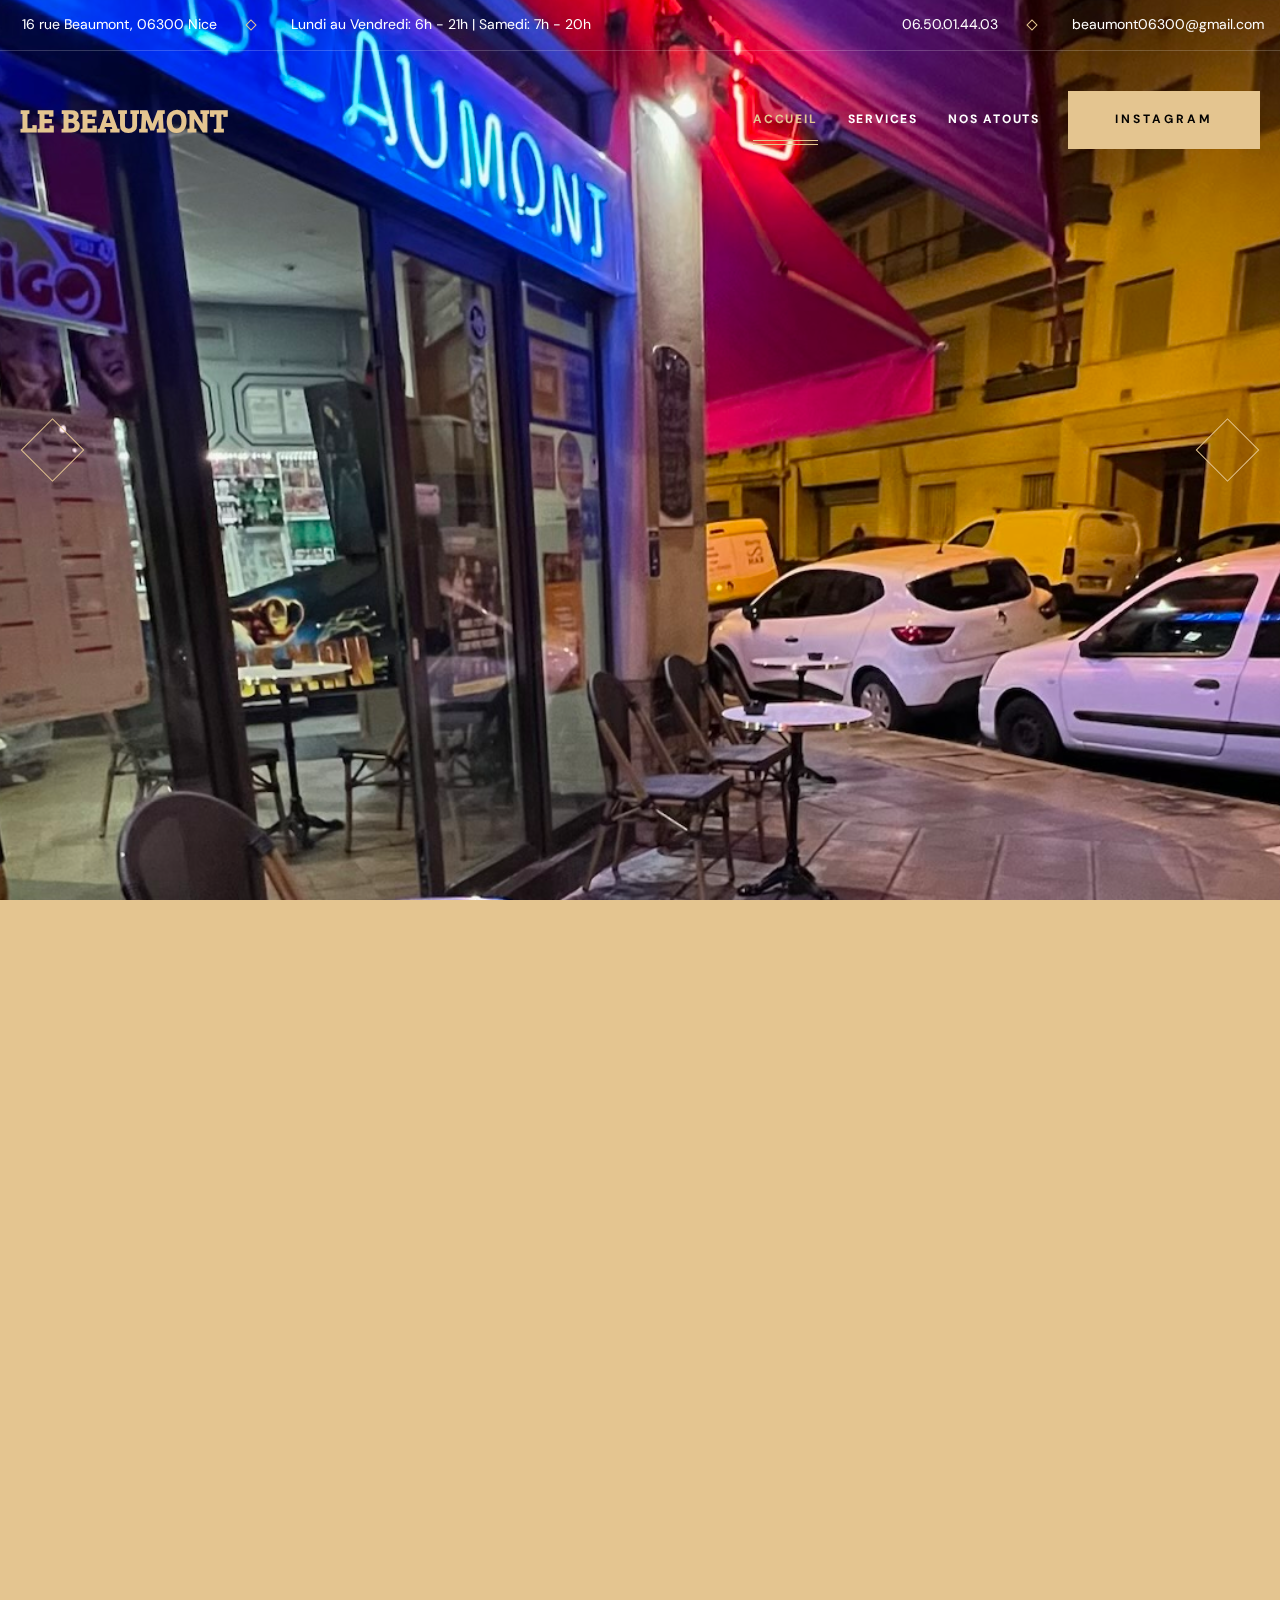
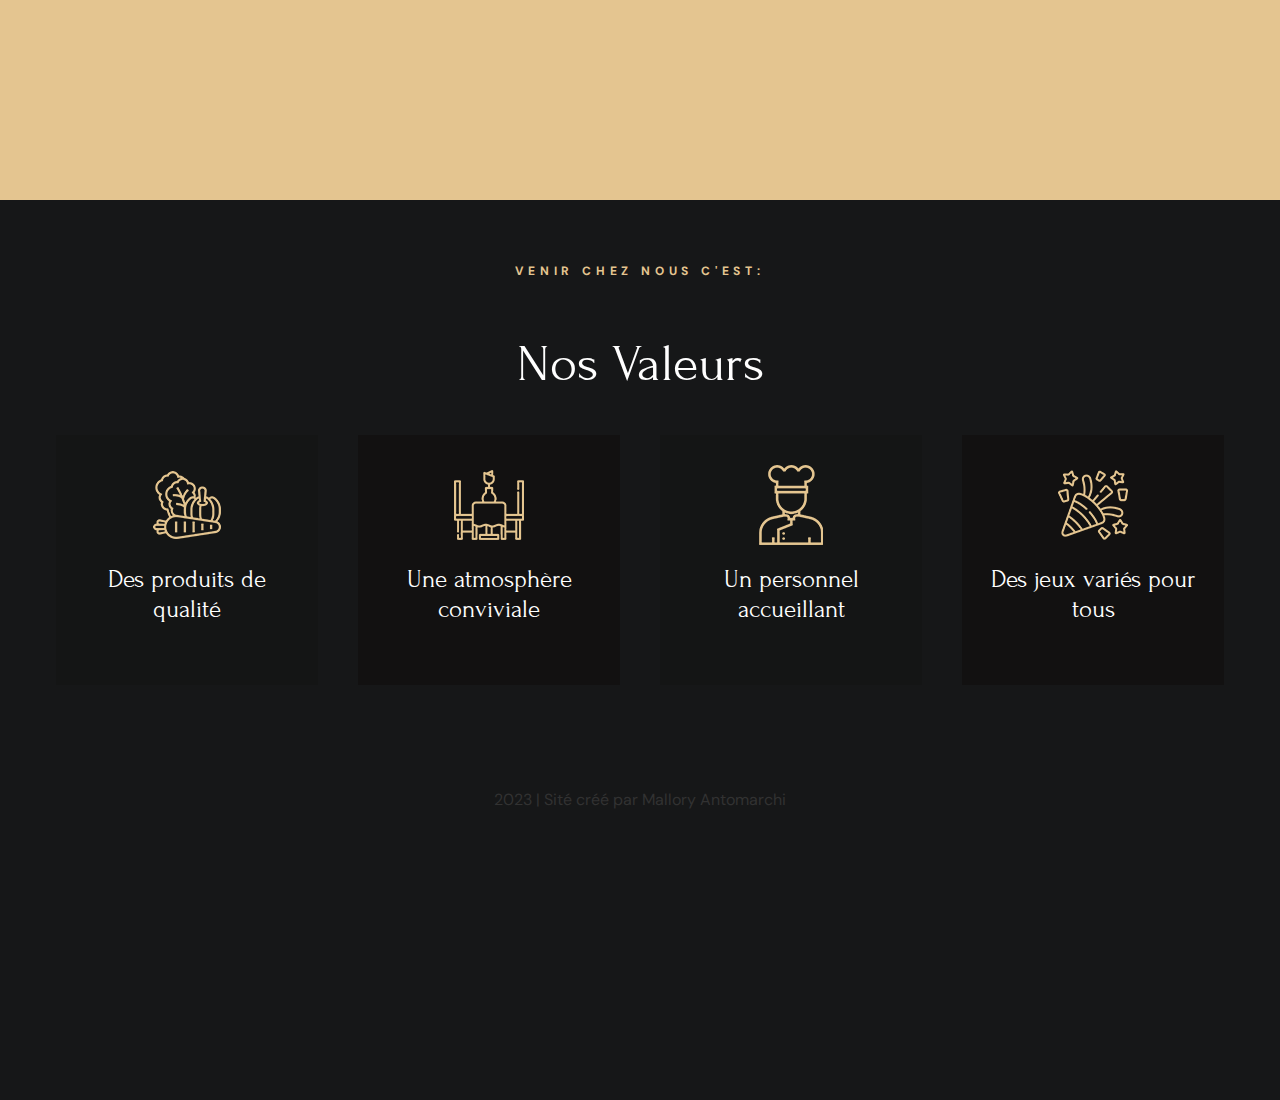
==== commit 744d285a: "changes" ====
--- a/index.html
+++ b/index.html
@@ -36,7 +36,7 @@
     <!-- 
     - custom css link
   -->
-    <link rel="stylesheet" href="./style.css" />
+    <link rel="stylesheet" href="./style2.css" />
 
     <!-- 
     - preload images
@@ -318,7 +318,16 @@
               <li>
                 <div class="card">
                   <div class="container">
-                    <h2>Petits Déj</h2>
+                    <br />
+                    <h2>Petits Dej</h2>
+                    <br />
+                    <p>Boisson Chaude</p>
+                    <p>Croissant</p>
+                    <p>Jus d'Orange</p>
+                    <p>Tartine (+1€)</p>
+                    <br />
+                    <h4>5€90</h4>
+                    <br />
                   </div>
                 </div>
               </li>
@@ -326,7 +335,19 @@
               <li>
                 <div class="card">
                   <div class="container">
-                    <h2>Cocktails</h2>
+                    <br />
+                    <h2>Cocktails (12cl)</h2>
+                    <br />
+                    <p class="cocktails">Mojito 8€</p>
+                    <p class="cocktails">Cuba Libre 8€</p>
+                    <p class="cocktails">Caipirinha 8€</p>
+                    <p class="cocktails">Daiquiri 8€</p>
+                    <p class="cocktails">Vodka (4cl) Moscow Mule 8€</p>
+                    <p class="cocktails">Tequila Sunrise 8€</p>
+                    <p class="cocktails">Gin Tonic 8€</p>
+                    <p class="cocktails">Spritz 8€</p>
+                    <p class="cocktails">Pina Colada 8€</p>
+                    <br />
                   </div>
                 </div>
               </li>
--- a/style2.css
+++ b/style2.css
@@ -0,0 +1,11 @@
+.text-center,footer{text-align:center}.btn,.has-after,.has-before,.section{z-index:1;position:relative}.btn,.hover-underline,.hover\:shine,.section,.section-subtitle{position:relative}.btn,.contact-number,.hover-underline,.menu-card .badge,.navbar .logo,.shape{max-width:max-content}.menu-card .badge,.testi .quote{font-family:var(--fontFamily-forum)}.btn,.btn-text,.footer-link,.hero-btn .span,.input-field[type=date],.menu-card .badge,.navbar-link,.preload .text,.section-subtitle,.testi .profile-name{text-transform:uppercase}:root{--gold-crayola:hsl(38, 61%, 73%);--quick-silver:hsla(0, 0%, 65%, 1);--davys-grey:hsla(30, 3%, 34%, 1);--smoky-black-1:hsla(40, 12%, 5%, 1);--smoky-black-2:hsla(30, 8%, 5%, 1);--smoky-black-3:hsla(0, 3%, 7%, 1);--eerie-black-1:hsla(210, 4%, 9%, 1);--eerie-black-2:hsla(210, 4%, 11%, 1);--eerie-black-3:hsla(180, 2%, 8%, 1);--eerie-black-4:hsla(0, 0%, 13%, 1);--white:hsla(0, 0%, 100%, 1);--white-alpha-20:hsla(0, 0%, 100%, 0.2);--white-alpha-10:hsla(0, 0%, 100%, 0.1);--black:hsla(0, 0%, 0%, 1);--black-alpha-80:hsla(0, 0%, 0%, 0.8);--black-alpha-15:hsla(0, 0%, 0%, 0.15);--loading-text-gradient:linear-gradient(
+    90deg,
+    transparent 0% 16.66%,
+    var(--smoky-black-3) 33.33% 50%,
+    transparent 66.66% 75%
+  );--gradient-1:linear-gradient(
+    to top,
+    hsla(0, 0%, 0%, 0.9),
+    hsla(0, 0%, 0%, 0.7),
+    transparent
+  );--fontFamily-forum:"Forum",cursive;--fontFamily-dm_sans:"DM Sans",sans-serif;--fontSize-display-1:calc(1.3rem + 6.7vw);--fontSize-headline-1:calc(2rem + 2.5vw);--fontSize-headline-2:calc(1.3rem + 2.4vw);--fontSize-title-1:calc(1.6rem + 1.2vw);--fontSize-title-2:2.2rem;--fontSize-title-3:2.1rem;--fontSize-title-4:calc(1.6rem + 1.2vw);--fontSize-body-1:2.4rem;--fontSize-body-2:1.6rem;--fontSize-body-3:1.8rem;--fontSize-body-4:1.6rem;--fontSize-label-1:1.4rem;--fontSize-label-2:1.2rem;--weight-regular:400;--weight-bold:700;--lineHeight-1:1em;--lineHeight-2:1.2em;--lineHeight-3:1.5em;--lineHeight-4:1.6em;--lineHeight-5:1.85em;--lineHeight-6:1.4em;--letterSpacing-1:0.15em;--letterSpacing-2:0.4em;--letterSpacing-3:0.2em;--letterSpacing-4:0.3em;--letterSpacing-5:3px;--section-space:70px;--shadow-1:0px 0px 25px 0px hsla(0, 0%, 0%, 0.25);--radius-24:24px;--radius-circle:50%;--transition-1:250ms ease;--transition-2:500ms ease;--transition-3:1000ms ease}*,::after,::before{margin:0;padding:0;box-sizing:border-box}.about .btn,.btn-text,.contact-number,.hero .btn,.hero-btn img,.menu .btn,.navbar .logo,.profile .img,.section-subtitle::after,.special-dish .abs-img,.special-dish .btn{margin-inline:auto}li{list-style:none}a,button,data,img,input,ion-icon,select,span,textarea{display:block}a{color:inherit;text-decoration:none}img{height:auto}button,input,select,textarea{background:0 0;border:none;font:inherit}input,select,textarea{width:100%;outline:0}button{cursor:pointer}address{font-style:normal}html{font-size:10px;scroll-behavior:smooth}body{background-color:var(--eerie-black-1);color:var(--white);font-family:var(--fontFamily-dm_sans);font-size:var(--fontSize-body-4);font-weight:var(--weight-regular);line-height:var(--lineHeight-5);overflow:hidden;height:300vh}footer{color:#323232}body.loaded{overflow:overlay}.btn,.img-holder,.section,body.nav-active{overflow:hidden}::-webkit-scrollbar{width:5px}::-webkit-scrollbar-track{background-color:transparent}.btn-secondary,.btn::before{background-color:var(--gold-crayola)}::-webkit-scrollbar-thumb{background-color:var(--gold-crayola)}.display-1,.headline-1,.headline-2,.title-1,.title-2,.title-3,.title-4{color:var(--white);font-family:var(--fontFamily-forum);font-weight:var(--weight-regular);line-height:var(--lineHeight-2)}.btn,.contact-number,.section-subtitle{color:var(--gold-crayola)}.btn,.btn-text,.contact-label,.hero-btn .span,.preload .text,.section-subtitle,.testi .profile-name{font-weight:var(--weight-bold)}.display-1,textarea.input-field{line-height:var(--lineHeight-1)}.display-1{font-size:var(--fontSize-display-1)}.body-1,.headline-2{line-height:var(--lineHeight-6)}.headline-1{font-size:var(--fontSize-headline-1)}.headline-2{font-size:var(--fontSize-headline-2)}.title-1{font-size:var(--fontSize-title-1)}.title-2{font-size:var(--fontSize-title-2)}.title-3{font-size:var(--fontSize-title-3)}.title-4{font-size:var(--fontSize-title-4)}.body-1{font-size:var(--fontSize-body-1)}.body-2{font-size:var(--fontSize-body-2);line-height:var(--lineHeight-4)}.body-3{font-size:var(--fontSize-body-3)}.body-4{font-size:var(--fontSize-body-4)}.label-1{font-size:var(--fontSize-label-1)}.btn,.label-2,.navbar-link{font-size:var(--fontSize-label-2)}.container{padding-inline:16px}.separator{width:8px;height:8px;border:1px solid var(--gold-crayola);transform:rotate(45deg)}.img-cover,.w-100{width:100%}.hover-underline::after{content:"";position:absolute;left:0;bottom:0;width:100%;height:5px;border-block:1px solid var(--gold-crayola);transform:scaleX(.2);opacity:0;transition:var(--transition-2)}.btn .text-2,.btn::before{left:50%;position:absolute}.hover-underline:is(:hover,:focus-visible)::after{transform:scaleX(1);opacity:1}.about .abs-img-1::before,.btn .text-2,.btn::before{transform:translateX(-50%)}.overlay,.preload.loaded>*{opacity:0}.contact-number::after{bottom:-5px}.img-cover{height:100%;object-fit:cover}.section-subtitle{letter-spacing:var(--letterSpacing-2);margin-block-end:12px}.section-subtitle::after{content:url("../images/separator.svg");display:block;width:100px;margin-block-start:5px}.btn{letter-spacing:var(--letterSpacing-5);border:2px solid var(--gold-crayola);padding:12px 45px}.btn::before{content:"";bottom:100%;width:200%;height:200%;border-radius:var(--radius-circle);transition:var(--transition-2);z-index:-1}.btn .text,.btn-text,.menu-card .card-title,.navbar-link .span,.preload>*,.sidebar-link{transition:var(--transition-1)}.btn .text-2{top:100%;min-width:max-content;color:var(--smoky-black-1)}.btn:is(:hover,:focus-visible)::before{bottom:-50%}.btn:is(:hover,:focus-visible) .text-1{transform:translateY(-40px)}.btn:is(:hover,:focus-visible) .text-2{top:50%;transform:translate(-50%,-50%)}.btn-secondary{color:var(--black)}.btn-secondary::before{background-color:var(--smoky-black-1)}.btn-secondary .text-2{color:var(--white)}.has-after::after,.has-before::before{content:"";position:absolute}.section{padding-block:var(--section-space)}.bg-black-10{background-color:var(--smoky-black-2)}.header.active,.img-holder{background-color:var(--eerie-black-4)}.grid-list{display:grid;gap:40px}.hover\:shine::after{content:"";position:absolute;top:0;left:0;width:50%;height:100%;background-image:linear-gradient(to right,transparent 0,#fff6 100%);transform:skewX(-.08turn) translateX(-180%)}.hover\:shine:is(:hover,:focus-within)::after{transform:skewX(-.08turn) translateX(275%);transition:var(--transition-3)}.img-holder{aspect-ratio:var(--width)/var(--height)}.btn-text{color:var(--gold-crayola);padding-block-end:4px;letter-spacing:var(--letterSpacing-3)}.btn-text:is(:hover,:focus-visible){color:var(--white)}.shape{display:none;position:absolute;z-index:-1}.move-anim{animation:5s linear infinite move}@keyframes move{0%,100%{transform:translateY(0)}50%{transform:translateY(30px)}}.has-bg-image{background-repeat:no-repeat;background-size:cover;background-position:center}.input-field{background-color:var(--eerie-black-2);color:var(--white);height:56px;padding:10px 20px;border:1px solid var(--white-alpha-10);margin-block-end:20px;outline:0;transition:border-color var(--transition-2)}.input-field::placeholder{color:inherit}.input-field:focus{border-color:var(--gold-crayola)}.icon-wrapper{position:relative;margin-block-end:20px}.header,.navbar,.preload{position:fixed}.icon-wrapper .input-field{margin-block-end:0;padding-inline-start:40px;appearance:none;cursor:pointer}.icon-wrapper ion-icon{position:absolute;top:50%;transform:translateY(-50%);font-size:1.4rem;--ionicon-stroke-width:50px;pointer-events:none}.icon-wrapper ion-icon:first-child{left:15px}.icon-wrapper ion-icon:last-child{right:10px}.preload{top:0;left:0;right:0;bottom:0;background-color:var(--gold-crayola);z-index:10;display:grid;place-content:center;justify-items:center;transition:var(--transition-2)}.preload.loaded{transition-delay:250ms;transform:translateY(100%)}.circle{width:112px;height:112px;border-radius:var(--radius-circle);border:3px solid var(--white);border-block-start-color:var(--smoky-black-3);margin-block-end:45px;animation:1s linear infinite rotate360}@keyframes rotate360{0%{transform:rotate(0)}100%{transform:rotate(1turn)}}.preload .text{background-image:var(--loading-text-gradient);background-size:500%;font-size:calc(2rem + 3vw);line-height:1em;letter-spacing:16px;padding-inline-start:16px;-webkit-text-fill-color:transparent;background-clip:text;-webkit-background-clip:text;-webkit-text-stroke:0.5px var(--eerie-black-3);animation:2s linear infinite loadingText}@keyframes loadingText{0%{background-position:100%}100%{background-position:0}}.header .btn,.hero .slider-btn,.navbar-link::after,.topbar{display:none}.header{top:0;left:0;width:100%;background-color:transparent;padding-block:40px;z-index:4;border-block-end:1px solid transparent;transition:var(--transition-1)}.navbar,.overlay{top:0;bottom:0;transition:var(--transition-2)}.header.active{padding-block:20px;border-color:var(--black-alpha-15)}.header.hide{transform:translateY(-100%);transition-delay:250ms}.header .container{padding-inline:20px;display:flex;justify-content:space-between;align-items:center;gap:8px}.nav-open-btn{padding:12px;padding-inline-end:0}.nav-open-btn .line{width:30px;height:2px;background-color:var(--white);margin-block:4px;transform-origin:left;animation:.4s ease-in-out infinite alternate menuBtn}@keyframes menuBtn{0%{transform:scaleX(1)}100%{transform:scaleX(.5)}}.nav-open-btn .line-2{animation-delay:150ms}.nav-open-btn .line-3{animation-delay:.3s}.about .abs-img-2::before,.footer-brand .separator,.hero-btn::after,.testi .separator{animation:15s linear infinite rotate360}.navbar{background-color:var(--smoky-black-1);left:-360px;max-width:360px;width:100%;padding-inline:30px;padding-block-end:50px;overflow-y:auto;visibility:hidden;z-index:2}.navbar.active{visibility:visible;transform:translateX(360px)}.navbar .close-btn{color:var(--white);border:1px solid currentColor;padding:4px;border-radius:var(--radius-circle);margin-inline-start:auto;margin-block:30px 20px}.navbar .close-btn ion-icon{--ionicon-stroke-width:40px}.navbar .close-btn:is(:hover,:focus-visible){color:var(--gold-crayola)}.navbar .logo{margin-block-end:60px}.navbar-list{border-block-end:1px solid var(--white-alpha-20);margin-block-end:100px}.navbar-item{border-block-start:1px solid var(--white-alpha-20)}.navbar-link{position:relative;padding-block:10px;max-width:unset}.navbar-link:is(:hover,:focus-visible,.active) .span{color:var(--gold-crayola);transform:translateX(20px)}.navbar-link .separator{position:absolute;top:50%;left:0;transform:translateY(-50%) rotate(45deg);opacity:0;transition:var(--transition-1)}.navbar-link:is(:hover,:focus-visible,.active) .separator{opacity:1}.navbar-title{margin-block-end:15px}.navbar-text{margin-block:10px}.navbar .body-4{color:var(--quick-silver)}.sidebar-link:is(:hover,:focus-visible){color:var(--gold-crayola)}.navbar .text-center .separator{margin-block:30px;margin-inline:auto}.navbar .contact-label{margin-block-end:10px}.navbar::-webkit-scrollbar-thumb{background-color:var(--white-alpha-10)}.overlay{position:fixed;left:0;right:0;background-color:var(--black-alpha-80);pointer-events:none;z-index:1}.hero-btn,.hover\:card .card-banner,.menu-card .badge{background-color:var(--gold-crayola)}.overlay.active{opacity:1;pointer-events:all}.hero{position:relative;padding-block:120px;min-height:100vh;overflow:hidden;z-index:1}.about .abs-img,.event-card .publish-date,.hero .slider-bg,.hero .slider-item,.hero-btn{position:absolute}.hero .slider-item{top:50%;left:50%;transform:translate(-50%,-50%);width:100%;height:100%;display:grid;place-content:center;padding-block-start:100px;opacity:0;visibility:hidden;transition:var(--transition-3);z-index:1}.event-card .card-banner .img-cover,.feature-card .card-icon,.hover\:card .card-banner .img-cover{transition:var(--transition-2)}.back-top-btn.active,.hero .slider-item.active{opacity:1;visibility:visible}.hero .slider-bg{top:0;left:0;width:100%;height:100%;transform:scale(1.15);pointer-events:none;user-select:none;z-index:-1}.hero .slider-item.active .slider-bg{animation:7s linear forwards smoothScale}@keyframes smoothScale{0%{transform:scale(1)}100%{transform:scale(1.15)}}.hero .section-subtitle::after{margin-block:14px 20px}.hero-text{margin-block:10px 40px}.hero-btn{bottom:15px;right:15px;z-index:2;width:110px;height:110px;padding:12px;transform:scale(.6)}.hero-btn img{margin-block-end:6px}.hero-btn .span{color:var(--black);letter-spacing:var(--letterSpacing-1);line-height:var(--lineHeight-3)}.hero-btn::after{inset:0;border:1px solid var(--gold-crayola)}.slider-reveal{transform:translateY(30px);opacity:0}.hero .slider-item.active .slider-reveal{animation:1s forwards sliderReveal}@keyframes sliderReveal{0%{transform:translateY(30px);opacity:0}100%{transform:translateY(0);opacity:1}}.hero .slider-item.active .section-subtitle{animation-delay:.5s}.hero .slider-item.active .hero-title{animation-delay:1s}.hero .slider-item.active .hero-text{animation-delay:1.5s}.hero .slider-item.active .btn{animation-delay:2s}.service .section-title{margin-block-end:16px}.event .section-title,.features .section-title,.form-right .headline-1,.form-text,.menu .section-title,.service .section-text{margin-block-end:40px}.card{background-color:#e4c590;border-radius:12%;color:#000}.cocktails{text-align:left}.about .section-text{margin-block:15px 30px}.about .btn,.menu .btn{margin-block-start:26px}.about .container{display:grid;gap:120px}.about-banner{position:relative;margin-block-end:120px}.about-banner>.w-100{padding-inline-start:50px}.about .abs-img::before{z-index:-1}.about .abs-img-1{bottom:-120px;left:0;width:150px;padding-block:50px}.about .abs-img-2{top:-65px;right:0;overflow:hidden}.about .abs-img-1::before{top:0;bottom:0;left:50%;width:140px;background-image:url("../images/img-pattern.svg");background-repeat:repeat}.about .abs-img-2::before{inset:0;background-image:url("../images/badge-2-bg.png");background-repeat:no-repeat;background-size:contain}.special-dish-content{padding-block:70px}.special-dish .abs-img{margin-block-end:12px}.special-dish .section-text{margin-block:16px 40px}.special-dish-content .wrapper{display:flex;justify-content:center;align-items:center;gap:20px;margin-block-end:40px}.special-dish-content .del{text-decoration:none;color:var(--davys-grey)}.special-dish-content .span{color:var(--gold-crayola)}.menu .grid-list{margin-block-end:50px}.menu-card{display:flex;align-items:flex-start;gap:20px}.hover\:card:is(:hover,:focus-within) .card-banner .img-cover{opacity:.7;transform:scale(1.05)}.menu-card .card-banner{flex-shrink:0;border-radius:var(--radius-24)}.back-top-btn,.profile .img{border-radius:var(--radius-circle)}.menu-card .card-title:is(:hover,:focus-visible){color:var(--gold-crayola)}.menu-card .badge{color:var(--eerie-black-1);line-height:var(--lineHeight-6);padding-inline:10px;margin-block-start:10px}.menu-card .span{color:var(--gold-crayola);margin-block:10px}.menu-card .card-text{color:var(--quick-silver);line-height:var(--lineHeight-4)}.menu-text .span{display:inline-block;color:var(--gold-crayola)}.menu .shape{display:block;width:70%}.menu .shape-2{top:0;left:0}.menu .shape-3{bottom:0;right:0}.testi{padding-block-end:340px;position:static}.testi .quote{font-size:7rem;line-height:.7em}.testi .wrapper{display:flex;justify-content:center;gap:2px;margin-block:40px 50px}.profile .img{margin-block-end:15px}.testi .profile-name{color:var(--gold-crayola);letter-spacing:var(--letterSpacing-3)}.reservation-form{margin-block-start:-270px}.form-text .link{display:inline;color:var(--gold-crayola)}.form-right .contact-label{margin-block-end:5px}.form-right .separator{margin:20px auto}.form-right .body-4{color:var(--quick-silver);line-height:var(--lineHeight-3)}.form-right .body-4:not(:last-child){margin-block-end:25px}.form-left,.form-right{padding:40px 20px 30px}.input-field[type=date]{padding-inline-end:10px}.input-field[type=date]::-webkit-calendar-picker-indicator{opacity:0}textarea.input-field{resize:none;height:140px;padding-block:20px}.form-left .btn{max-width:100%;width:100%}.form-right{background-repeat:repeat;background-position:top left}.feature-card{padding:30px 20px 40px}.feature-item:nth-child(odd) .feature-card{background-color:var(--eerie-black-3)}.feature-item:nth-child(2n) .feature-card{background-color:var(--smoky-black-3)}.feature-card .card-icon{max-width:max-content;margin-inline:auto}.back-top-btn,.footer-brand .contact-link,.footer-link{transition:var(--transition-1)}.feature-card:hover .card-icon{transform:scale(-1) rotate(180deg)}.feature-card .card-title{margin-block:20px}.feature-card .card-text{color:var(--quick-silver);line-height:var(--lineHeight-6)}.event-card .card-subtitle,.event-card .publish-date{color:var(--gold-crayola);font-weight:var(--weight-bold)}.event-card{position:relative;overflow:hidden}.event-card .card-content{background-image:var(--gradient-1);position:absolute;bottom:0;width:100%;padding:35px 35px 25px}.event-card .publish-date{top:30px;left:25px;padding:5px 10px;background-color:var(--black);letter-spacing:var(--letterSpacing-1);line-height:14px}.event-card .card-subtitle{text-transform:uppercase;letter-spacing:var(--letterSpacing-2);margin-block-end:5px}.copyright,.footer-link{color:var(--quick-silver)}.event-card:is(:hover,:focus-within) .img-cover{transform:scale(1.05)}.event .btn{margin-inline:auto;margin-block-start:40px}.footer-top{margin-block-end:70px}.footer-brand{position:relative;padding:50px 40px;background:var(--smoky-black-1) url("../images/footer-form-bg.png");background-position:center top;background-repeat:repeat}.footer-brand::after,.footer-brand::before{top:0;width:15px;height:100%;background-image:url("../images/footer-form-pattern.svg")}.footer-brand::before{left:0}.footer-brand::after{right:0}.footer-brand .logo{max-width:max-content;margin-inline:auto;margin-block-end:40px}.footer-brand :is(.body-4,.label-1){color:var(--quick-silver);line-height:var(--lineHeight-3)}.footer-brand .contact-link{margin-block:6px}.footer-brand .contact-link:is(:hover,:focus-visible){color:var(--gold-crayola)}.footer-brand .wrapper{display:flex;justify-content:center;gap:2px;margin-block:40px 25px}.footer-brand .label-1{margin-block-end:30px}.footer-brand .label-1 .span{display:inline;color:var(--white)}.footer-brand .icon-wrapper .input-field{cursor:text}.footer-brand .btn{min-width:100%}.footer-list{display:grid;gap:20px}.footer-link{font-weight:var(--weight-bold);letter-spacing:var(--letterSpacing-4);margin-inline:auto}.footer-link:is(:hover,:focus-visible){color:var(--gold-crayola)}.copyright{line-height:var(--lineHeight-3)}.copyright .link{display:inline;color:var(--gold-crayola);text-decoration:underline}.back-top-btn{position:fixed;bottom:20px;right:20px;background-color:var(--gold-crayola);color:var(--smoky-black-1);font-size:22px;width:50px;height:50px;display:grid;place-items:center;box-shadow:var(--shadow-1);opacity:0;visibility:hidden;z-index:4}.back-top-btn:is(:hover,:focus-visible){background-color:var(--white);color:var(--gold-crayola)}@media (min-width:575px){.topbar,.topbar .link{transition:var(--transition-1)}.footer .input-wrapper,.menu-card .span{position:relative}:root{--fontSize-body-2:2rem}:is(.service,.about) .section-text{max-width:420px;margin-inline:auto}.contact-number{--fontSize-body-1:3rem}.topbar{display:block;position:fixed;top:0;left:0;width:100%;padding-block:10px;border-block-end:1px solid var(--white-alpha-20);z-index:4}.topbar:has(~ .header.active){transform:translateY(-100%)}.topbar .separator,.topbar-item:not(.link){display:none}.topbar .container,.topbar-item{display:flex;align-items:center}.topbar .container{justify-content:center;gap:30px}.topbar-item{gap:6px}.topbar-item ion-icon{--ionicon-stroke-width:60px}.topbar-item .span{font-size:var(--fontSize-label-1)}.topbar .link:is(:hover,:focus-visible){color:var(--gold-crayola)}.header{top:51px}.header.active{top:0}.header .btn{display:block;margin-inline-start:auto}.hero-btn{transform:scale(.7)}.event .container,.service .container{max-width:420px;margin-inline:auto}.about .container{gap:80px}.about-banner>.w-100{padding-inline-start:90px}.about .abs-img-1{width:285px}.about .contact-number{--fontSize-body-1:2.4rem}.menu-card .title-wrapper{display:flex;justify-content:flex-start;align-items:center;gap:15px}.menu-card .badge{margin-block-start:0}.menu-card .span{flex-grow:1;display:flex;align-items:center;gap:15px}.menu-card .span::before{content:"";height:6px;flex-grow:1;border-block:1px solid var(--white-alpha-20)}.footer-brand>*{max-width:460px;margin-inline:auto}.footer .input-field{margin-block-end:0;padding-inline-end:205px}.footer-brand .btn{position:absolute;top:0;right:0;bottom:0;min-width:max-content}}@media (min-width:768px){.grid-list,.reservation .input-wrapper{grid-template-columns:1fr 1fr}:is(.service,.event) .container{max-width:820px}:is(.service,.event) .grid-list li:last-child{grid-column:1/3;width:calc(50% - 20px);margin-inline:auto}.navbar-list{margin-inline:30px}.hero .slider-btn{display:grid;position:absolute;z-index:1;color:var(--gold-crayola);font-size:2.4rem;border:1px solid var(--gold-crayola);width:45px;height:45px;place-items:center;top:50%;transform:translateY(-50%) rotate(45deg);transition:var(--transition-1)}.hero .slider-btn ion-icon{transform:rotate(-45deg)}.hero .slider-btn.prev{left:30px}.hero .slider-btn.next{right:30px}.hero .slider-btn:is(:hover,:focus-visible){background-color:var(--gold-crayola);color:var(--black)}.reservation .input-wrapper{display:grid;column-gap:20px}.reservation .input-wrapper:nth-child(4){grid-template-columns:repeat(3,1fr)}.footer-brand{grid-column:1/3}}@media (min-width:992px){:root{--section-space:100px}:is(.service,.event) .container{max-width:unset}:is(.service,.event) .grid-list{grid-template-columns:repeat(3,1fr)}:is(.service,.event) .grid-list li:last-child{grid-column:auto;width:100%}.topbar-item:not(.link){display:flex}.topbar .item-2{margin-inline-end:auto}.service .shape{display:block}.service .shape-1{bottom:0;left:0}.service .shape-2{top:0;right:0}.about .container{grid-template-columns:0.7fr 1fr;gap:30px}.special-dish{display:grid;grid-template-columns:1fr 1fr;text-align:left}.special-dish-content{padding-inline:50px 25px}.special-dish-content .container{position:relative}.special-dish .btn,.special-dish .section-subtitle::after{margin-inline:0}.special-dish-content .wrapper{justify-content:flex-start}.special-dish .abs-img{position:absolute;top:10px;left:-40px;animation:5s linear infinite move}.menu .grid-list{position:relative;column-gap:90px}.menu .grid-list::before{content:"";position:absolute;top:0;left:50%;height:100%;border-inline-start:1px solid var(--white-alpha-20)}.testi-text{max-width:910px;margin-inline:auto}.reservation-form{display:grid;grid-template-columns:1fr 0.5fr}.footer .grid-list{grid-template-columns:0.45fr 1fr 0.45fr;align-items:center}.footer-brand{grid-column:auto;order:1;padding-block:100px}.footer-list:last-child{order:2}}@media (min-width:1200px){:root{--fontSize-title-2:2.5rem}.container,:is(.service,.event) .container{max-width:1200px;width:100%;margin-inline:auto}.header .container,.topbar .container{max-width:unset}.navbar-link::after,.topbar .separator{display:block}.header .overlay,.nav-open-btn,.navbar .separator,.navbar>:not(.navbar-list){display:none}.navbar,.navbar-list,.navbar.active{all:unset}.navbar,.navbar.active{margin-inline:auto 20px}.navbar-list{display:flex;gap:30px}.navbar-item{border-block-start:none}.navbar-link:is(:hover,:focus-visible,.active) .span{transform:unset}.navbar-link{font-weight:var(--weight-bold);letter-spacing:var(--letterSpacing-1)}.navbar-link.active::after{transform:scaleX(1);opacity:1}.header .btn{margin-inline-start:0}.hero{height:880px}.hero-btn{bottom:50px;right:50px;transform:scale(1)}.service .grid-list{gap:150px}.service .grid-list li:nth-child(odd){transform:translateY(-160px)}.service .section-text{margin-block-end:75px}.about{padding-block:170px 100px}.special-dish-content{padding:225px 120px;padding-inline-end:0}.special-dish-content .container{max-width:460px;margin-inline:0}.menu .grid-list{gap:55px 200px;margin-block-end:55px}.form-left,.form-right{padding:75px 60px}.features .grid-list{grid-template-columns:repeat(4,1fr)}}@media (min-width:1400px){.features,.special-dish{overflow:visible}.about .shape,.features .shape{display:block}.navbar{margin-inline:auto}.about-content{padding-inline-end:90px}.about .shape{top:46%;left:0}.special-dish{position:relative}.special-dish .shape{display:block;right:0;z-index:1}.special-dish .shape-1{top:45%}.special-dish .shape-2{bottom:0;transform:translateY(50%);width:max-content}.features .shape-1{top:-100px;right:0}.features .shape-2{bottom:80px;left:0}}.serif{font-family:"Bree Serif",serif;color:var(--gold-crayola)}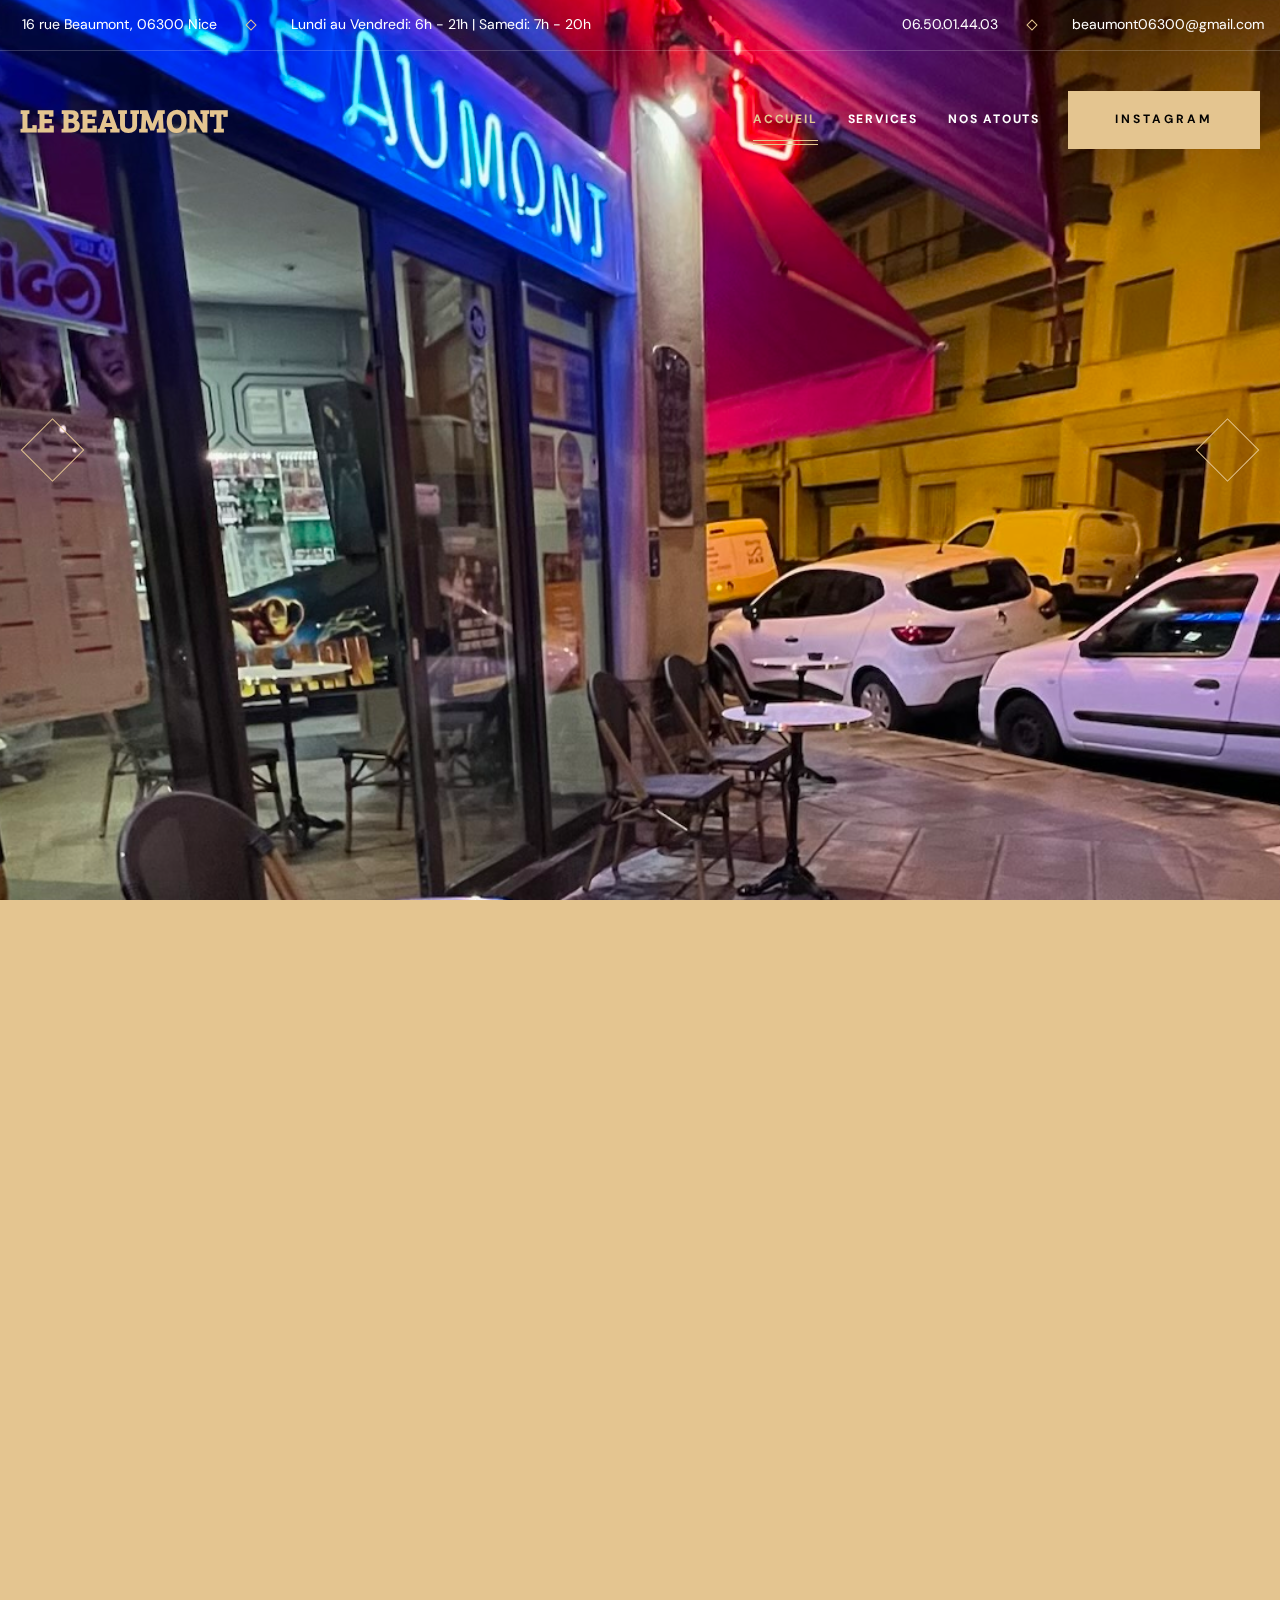
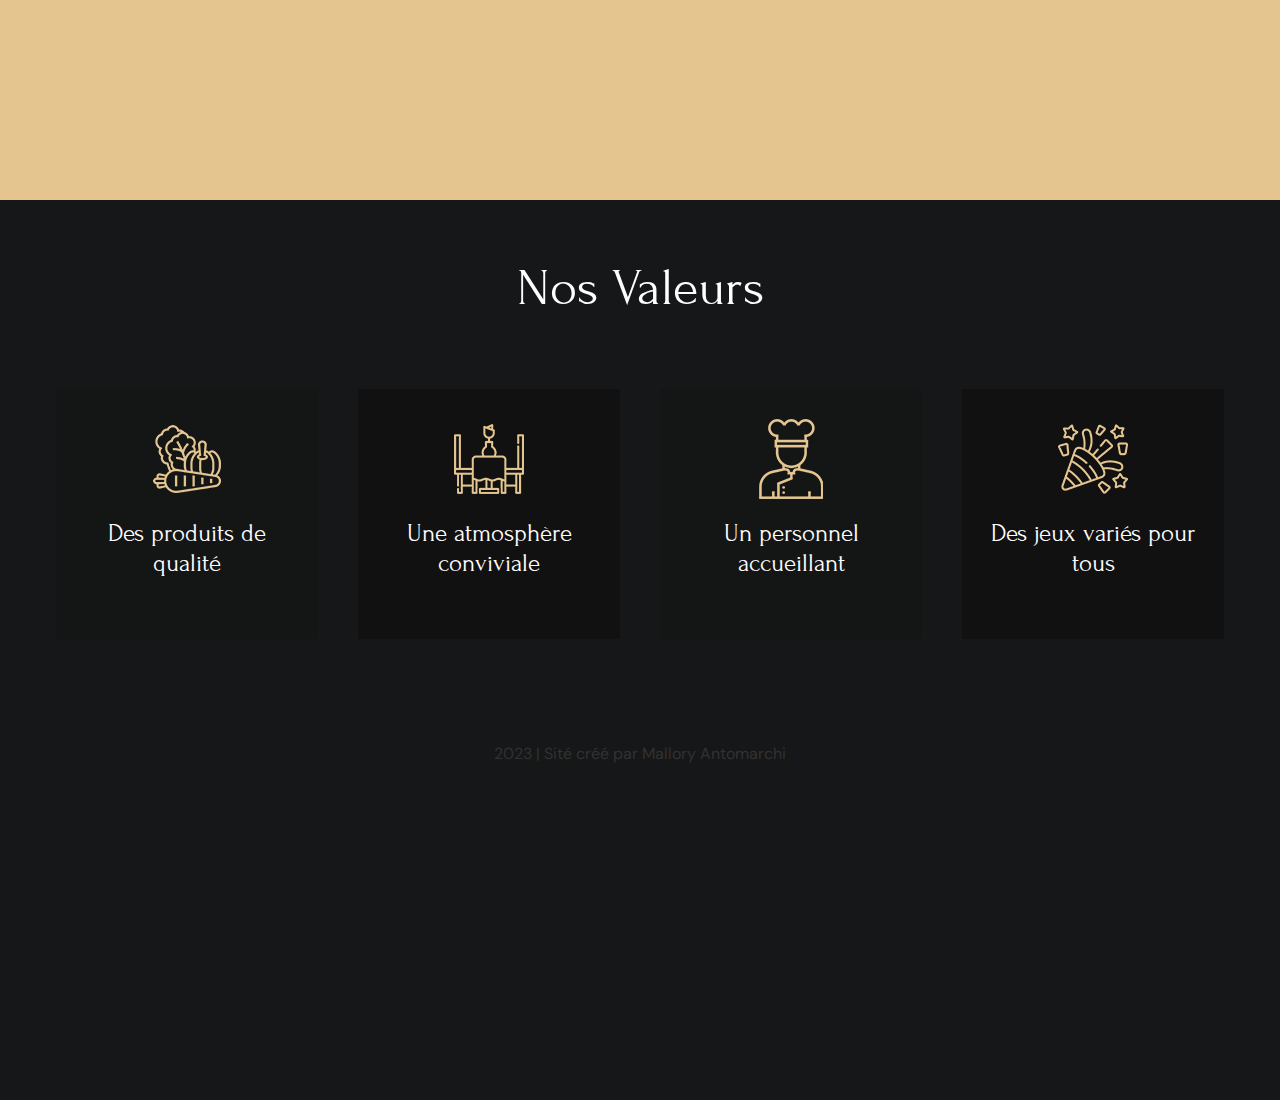
==== commit 0e02e6b9: "changes" ====
--- a/index.html
+++ b/index.html
@@ -378,9 +378,8 @@
           id="atouts"
         >
           <div class="container">
-            <p class="section-subtitle label-2">Venir chez nous c'est:</p>
-
             <h2 class="headline-1 section-title">Nos Valeurs</h2>
+            <br>
 
             <ul class="grid-list">
               <li class="feature-item">
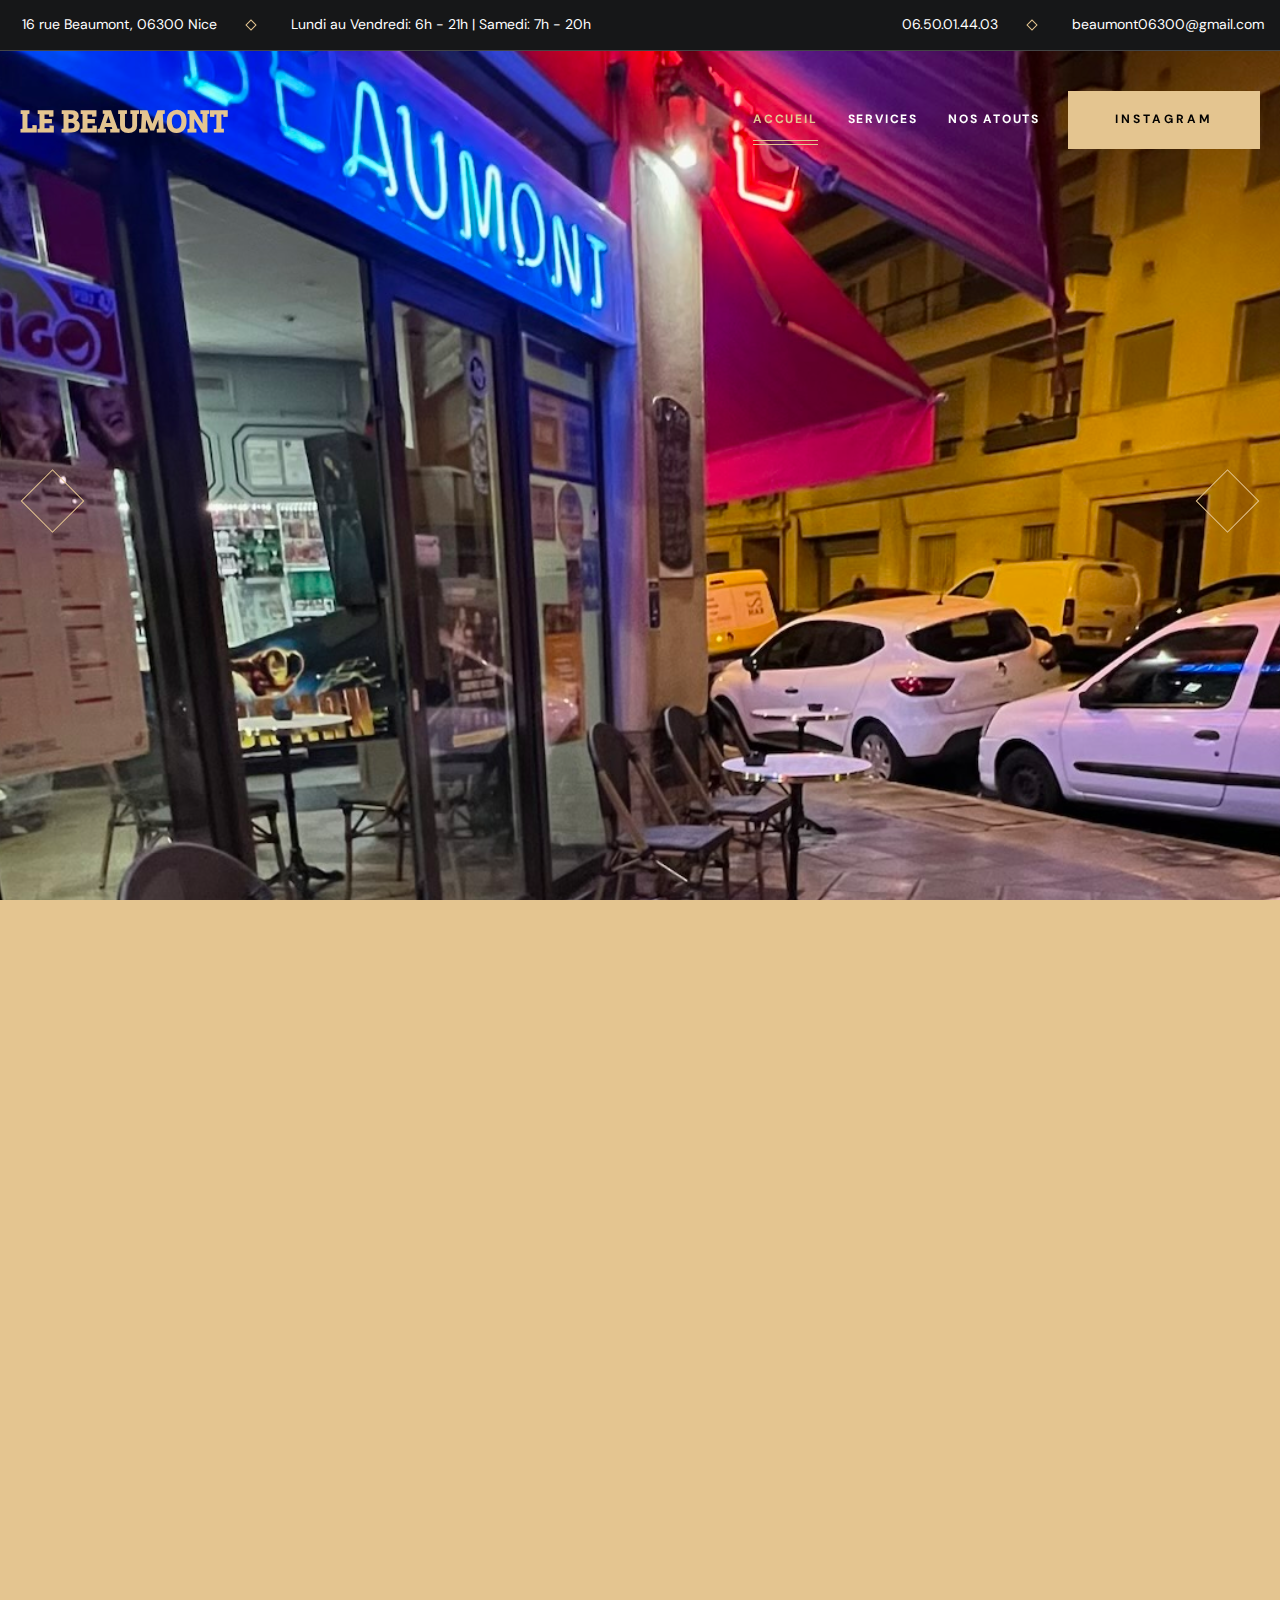
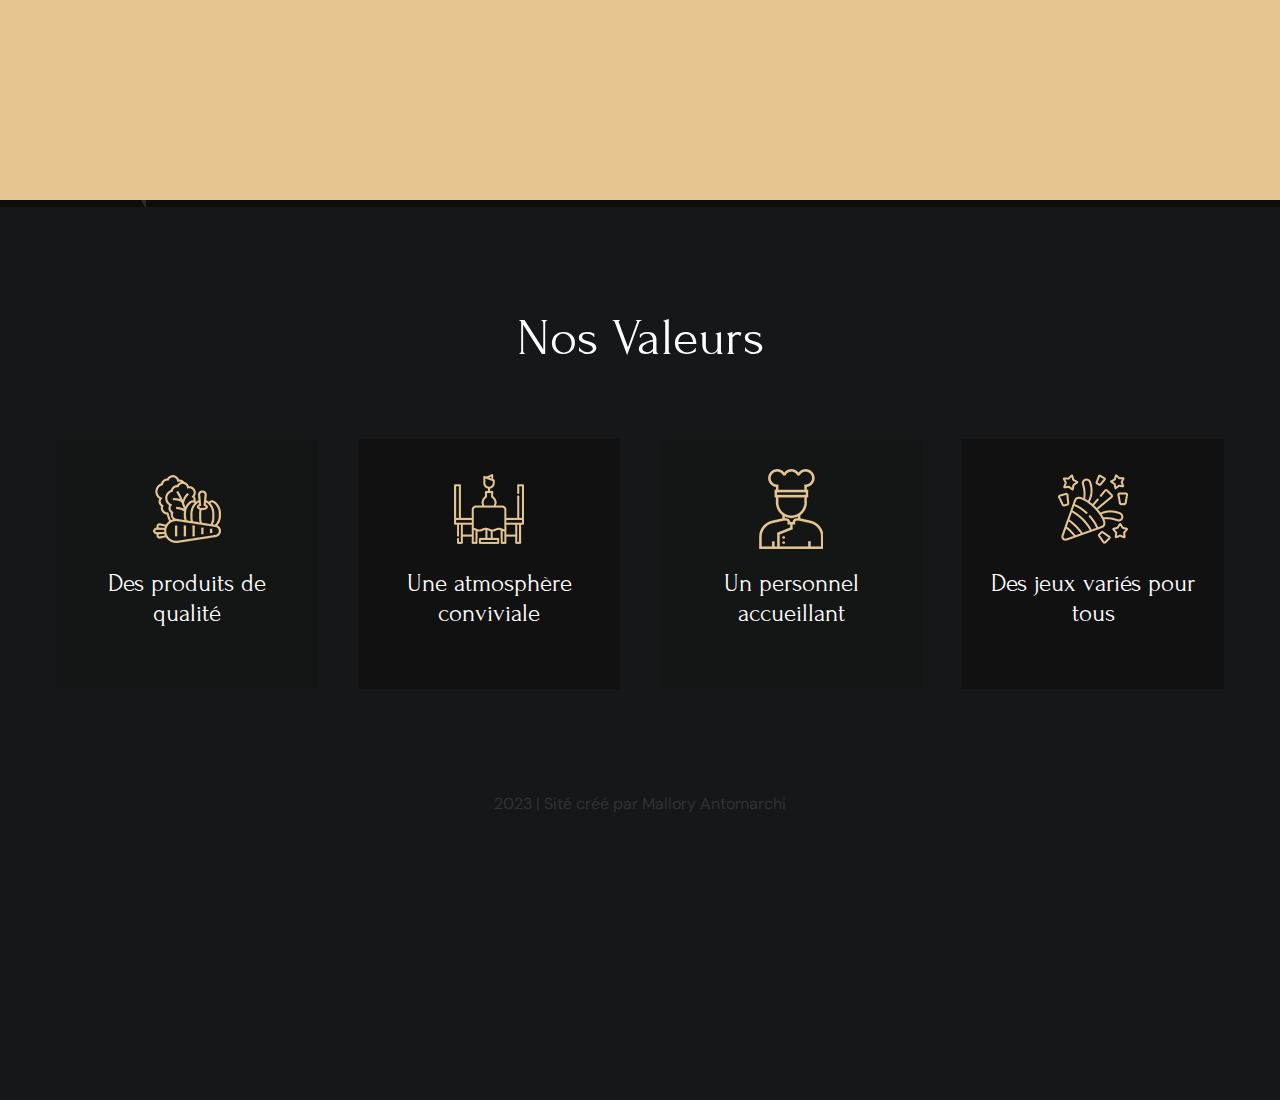
==== commit 404c4b00: "changes" ====
--- a/index.html
+++ b/index.html
@@ -290,7 +290,7 @@
             </h2>
 
             <p class="section-text">
-              Chaqye jour l'équipe du Beaumont vous accueille dans son
+              Chaque jour l'équipe du Beaumont vous accueille dans son
               établissement et vous propose café, boissons, cocktails, FDJ, jeux
               de flipper, baby-foot et jeux de fléchettes.
             </p>
--- a/style2.css
+++ b/style2.css
@@ -1,11 +1 @@
-.text-center,footer{text-align:center}.btn,.has-after,.has-before,.section{z-index:1;position:relative}.btn,.hover-underline,.hover\:shine,.section,.section-subtitle{position:relative}.btn,.contact-number,.hover-underline,.menu-card .badge,.navbar .logo,.shape{max-width:max-content}.menu-card .badge,.testi .quote{font-family:var(--fontFamily-forum)}.btn,.btn-text,.footer-link,.hero-btn .span,.input-field[type=date],.menu-card .badge,.navbar-link,.preload .text,.section-subtitle,.testi .profile-name{text-transform:uppercase}:root{--gold-crayola:hsl(38, 61%, 73%);--quick-silver:hsla(0, 0%, 65%, 1);--davys-grey:hsla(30, 3%, 34%, 1);--smoky-black-1:hsla(40, 12%, 5%, 1);--smoky-black-2:hsla(30, 8%, 5%, 1);--smoky-black-3:hsla(0, 3%, 7%, 1);--eerie-black-1:hsla(210, 4%, 9%, 1);--eerie-black-2:hsla(210, 4%, 11%, 1);--eerie-black-3:hsla(180, 2%, 8%, 1);--eerie-black-4:hsla(0, 0%, 13%, 1);--white:hsla(0, 0%, 100%, 1);--white-alpha-20:hsla(0, 0%, 100%, 0.2);--white-alpha-10:hsla(0, 0%, 100%, 0.1);--black:hsla(0, 0%, 0%, 1);--black-alpha-80:hsla(0, 0%, 0%, 0.8);--black-alpha-15:hsla(0, 0%, 0%, 0.15);--loading-text-gradient:linear-gradient(
-    90deg,
-    transparent 0% 16.66%,
-    var(--smoky-black-3) 33.33% 50%,
-    transparent 66.66% 75%
-  );--gradient-1:linear-gradient(
-    to top,
-    hsla(0, 0%, 0%, 0.9),
-    hsla(0, 0%, 0%, 0.7),
-    transparent
-  );--fontFamily-forum:"Forum",cursive;--fontFamily-dm_sans:"DM Sans",sans-serif;--fontSize-display-1:calc(1.3rem + 6.7vw);--fontSize-headline-1:calc(2rem + 2.5vw);--fontSize-headline-2:calc(1.3rem + 2.4vw);--fontSize-title-1:calc(1.6rem + 1.2vw);--fontSize-title-2:2.2rem;--fontSize-title-3:2.1rem;--fontSize-title-4:calc(1.6rem + 1.2vw);--fontSize-body-1:2.4rem;--fontSize-body-2:1.6rem;--fontSize-body-3:1.8rem;--fontSize-body-4:1.6rem;--fontSize-label-1:1.4rem;--fontSize-label-2:1.2rem;--weight-regular:400;--weight-bold:700;--lineHeight-1:1em;--lineHeight-2:1.2em;--lineHeight-3:1.5em;--lineHeight-4:1.6em;--lineHeight-5:1.85em;--lineHeight-6:1.4em;--letterSpacing-1:0.15em;--letterSpacing-2:0.4em;--letterSpacing-3:0.2em;--letterSpacing-4:0.3em;--letterSpacing-5:3px;--section-space:70px;--shadow-1:0px 0px 25px 0px hsla(0, 0%, 0%, 0.25);--radius-24:24px;--radius-circle:50%;--transition-1:250ms ease;--transition-2:500ms ease;--transition-3:1000ms ease}*,::after,::before{margin:0;padding:0;box-sizing:border-box}.about .btn,.btn-text,.contact-number,.hero .btn,.hero-btn img,.menu .btn,.navbar .logo,.profile .img,.section-subtitle::after,.special-dish .abs-img,.special-dish .btn{margin-inline:auto}li{list-style:none}a,button,data,img,input,ion-icon,select,span,textarea{display:block}a{color:inherit;text-decoration:none}img{height:auto}button,input,select,textarea{background:0 0;border:none;font:inherit}input,select,textarea{width:100%;outline:0}button{cursor:pointer}address{font-style:normal}html{font-size:10px;scroll-behavior:smooth}body{background-color:var(--eerie-black-1);color:var(--white);font-family:var(--fontFamily-dm_sans);font-size:var(--fontSize-body-4);font-weight:var(--weight-regular);line-height:var(--lineHeight-5);overflow:hidden;height:300vh}footer{color:#323232}body.loaded{overflow:overlay}.btn,.img-holder,.section,body.nav-active{overflow:hidden}::-webkit-scrollbar{width:5px}::-webkit-scrollbar-track{background-color:transparent}.btn-secondary,.btn::before{background-color:var(--gold-crayola)}::-webkit-scrollbar-thumb{background-color:var(--gold-crayola)}.display-1,.headline-1,.headline-2,.title-1,.title-2,.title-3,.title-4{color:var(--white);font-family:var(--fontFamily-forum);font-weight:var(--weight-regular);line-height:var(--lineHeight-2)}.btn,.contact-number,.section-subtitle{color:var(--gold-crayola)}.btn,.btn-text,.contact-label,.hero-btn .span,.preload .text,.section-subtitle,.testi .profile-name{font-weight:var(--weight-bold)}.display-1,textarea.input-field{line-height:var(--lineHeight-1)}.display-1{font-size:var(--fontSize-display-1)}.body-1,.headline-2{line-height:var(--lineHeight-6)}.headline-1{font-size:var(--fontSize-headline-1)}.headline-2{font-size:var(--fontSize-headline-2)}.title-1{font-size:var(--fontSize-title-1)}.title-2{font-size:var(--fontSize-title-2)}.title-3{font-size:var(--fontSize-title-3)}.title-4{font-size:var(--fontSize-title-4)}.body-1{font-size:var(--fontSize-body-1)}.body-2{font-size:var(--fontSize-body-2);line-height:var(--lineHeight-4)}.body-3{font-size:var(--fontSize-body-3)}.body-4{font-size:var(--fontSize-body-4)}.label-1{font-size:var(--fontSize-label-1)}.btn,.label-2,.navbar-link{font-size:var(--fontSize-label-2)}.container{padding-inline:16px}.separator{width:8px;height:8px;border:1px solid var(--gold-crayola);transform:rotate(45deg)}.img-cover,.w-100{width:100%}.hover-underline::after{content:"";position:absolute;left:0;bottom:0;width:100%;height:5px;border-block:1px solid var(--gold-crayola);transform:scaleX(.2);opacity:0;transition:var(--transition-2)}.btn .text-2,.btn::before{left:50%;position:absolute}.hover-underline:is(:hover,:focus-visible)::after{transform:scaleX(1);opacity:1}.about .abs-img-1::before,.btn .text-2,.btn::before{transform:translateX(-50%)}.overlay,.preload.loaded>*{opacity:0}.contact-number::after{bottom:-5px}.img-cover{height:100%;object-fit:cover}.section-subtitle{letter-spacing:var(--letterSpacing-2);margin-block-end:12px}.section-subtitle::after{content:url("../images/separator.svg");display:block;width:100px;margin-block-start:5px}.btn{letter-spacing:var(--letterSpacing-5);border:2px solid var(--gold-crayola);padding:12px 45px}.btn::before{content:"";bottom:100%;width:200%;height:200%;border-radius:var(--radius-circle);transition:var(--transition-2);z-index:-1}.btn .text,.btn-text,.menu-card .card-title,.navbar-link .span,.preload>*,.sidebar-link{transition:var(--transition-1)}.btn .text-2{top:100%;min-width:max-content;color:var(--smoky-black-1)}.btn:is(:hover,:focus-visible)::before{bottom:-50%}.btn:is(:hover,:focus-visible) .text-1{transform:translateY(-40px)}.btn:is(:hover,:focus-visible) .text-2{top:50%;transform:translate(-50%,-50%)}.btn-secondary{color:var(--black)}.btn-secondary::before{background-color:var(--smoky-black-1)}.btn-secondary .text-2{color:var(--white)}.has-after::after,.has-before::before{content:"";position:absolute}.section{padding-block:var(--section-space)}.bg-black-10{background-color:var(--smoky-black-2)}.header.active,.img-holder{background-color:var(--eerie-black-4)}.grid-list{display:grid;gap:40px}.hover\:shine::after{content:"";position:absolute;top:0;left:0;width:50%;height:100%;background-image:linear-gradient(to right,transparent 0,#fff6 100%);transform:skewX(-.08turn) translateX(-180%)}.hover\:shine:is(:hover,:focus-within)::after{transform:skewX(-.08turn) translateX(275%);transition:var(--transition-3)}.img-holder{aspect-ratio:var(--width)/var(--height)}.btn-text{color:var(--gold-crayola);padding-block-end:4px;letter-spacing:var(--letterSpacing-3)}.btn-text:is(:hover,:focus-visible){color:var(--white)}.shape{display:none;position:absolute;z-index:-1}.move-anim{animation:5s linear infinite move}@keyframes move{0%,100%{transform:translateY(0)}50%{transform:translateY(30px)}}.has-bg-image{background-repeat:no-repeat;background-size:cover;background-position:center}.input-field{background-color:var(--eerie-black-2);color:var(--white);height:56px;padding:10px 20px;border:1px solid var(--white-alpha-10);margin-block-end:20px;outline:0;transition:border-color var(--transition-2)}.input-field::placeholder{color:inherit}.input-field:focus{border-color:var(--gold-crayola)}.icon-wrapper{position:relative;margin-block-end:20px}.header,.navbar,.preload{position:fixed}.icon-wrapper .input-field{margin-block-end:0;padding-inline-start:40px;appearance:none;cursor:pointer}.icon-wrapper ion-icon{position:absolute;top:50%;transform:translateY(-50%);font-size:1.4rem;--ionicon-stroke-width:50px;pointer-events:none}.icon-wrapper ion-icon:first-child{left:15px}.icon-wrapper ion-icon:last-child{right:10px}.preload{top:0;left:0;right:0;bottom:0;background-color:var(--gold-crayola);z-index:10;display:grid;place-content:center;justify-items:center;transition:var(--transition-2)}.preload.loaded{transition-delay:250ms;transform:translateY(100%)}.circle{width:112px;height:112px;border-radius:var(--radius-circle);border:3px solid var(--white);border-block-start-color:var(--smoky-black-3);margin-block-end:45px;animation:1s linear infinite rotate360}@keyframes rotate360{0%{transform:rotate(0)}100%{transform:rotate(1turn)}}.preload .text{background-image:var(--loading-text-gradient);background-size:500%;font-size:calc(2rem + 3vw);line-height:1em;letter-spacing:16px;padding-inline-start:16px;-webkit-text-fill-color:transparent;background-clip:text;-webkit-background-clip:text;-webkit-text-stroke:0.5px var(--eerie-black-3);animation:2s linear infinite loadingText}@keyframes loadingText{0%{background-position:100%}100%{background-position:0}}.header .btn,.hero .slider-btn,.navbar-link::after,.topbar{display:none}.header{top:0;left:0;width:100%;background-color:transparent;padding-block:40px;z-index:4;border-block-end:1px solid transparent;transition:var(--transition-1)}.navbar,.overlay{top:0;bottom:0;transition:var(--transition-2)}.header.active{padding-block:20px;border-color:var(--black-alpha-15)}.header.hide{transform:translateY(-100%);transition-delay:250ms}.header .container{padding-inline:20px;display:flex;justify-content:space-between;align-items:center;gap:8px}.nav-open-btn{padding:12px;padding-inline-end:0}.nav-open-btn .line{width:30px;height:2px;background-color:var(--white);margin-block:4px;transform-origin:left;animation:.4s ease-in-out infinite alternate menuBtn}@keyframes menuBtn{0%{transform:scaleX(1)}100%{transform:scaleX(.5)}}.nav-open-btn .line-2{animation-delay:150ms}.nav-open-btn .line-3{animation-delay:.3s}.about .abs-img-2::before,.footer-brand .separator,.hero-btn::after,.testi .separator{animation:15s linear infinite rotate360}.navbar{background-color:var(--smoky-black-1);left:-360px;max-width:360px;width:100%;padding-inline:30px;padding-block-end:50px;overflow-y:auto;visibility:hidden;z-index:2}.navbar.active{visibility:visible;transform:translateX(360px)}.navbar .close-btn{color:var(--white);border:1px solid currentColor;padding:4px;border-radius:var(--radius-circle);margin-inline-start:auto;margin-block:30px 20px}.navbar .close-btn ion-icon{--ionicon-stroke-width:40px}.navbar .close-btn:is(:hover,:focus-visible){color:var(--gold-crayola)}.navbar .logo{margin-block-end:60px}.navbar-list{border-block-end:1px solid var(--white-alpha-20);margin-block-end:100px}.navbar-item{border-block-start:1px solid var(--white-alpha-20)}.navbar-link{position:relative;padding-block:10px;max-width:unset}.navbar-link:is(:hover,:focus-visible,.active) .span{color:var(--gold-crayola);transform:translateX(20px)}.navbar-link .separator{position:absolute;top:50%;left:0;transform:translateY(-50%) rotate(45deg);opacity:0;transition:var(--transition-1)}.navbar-link:is(:hover,:focus-visible,.active) .separator{opacity:1}.navbar-title{margin-block-end:15px}.navbar-text{margin-block:10px}.navbar .body-4{color:var(--quick-silver)}.sidebar-link:is(:hover,:focus-visible){color:var(--gold-crayola)}.navbar .text-center .separator{margin-block:30px;margin-inline:auto}.navbar .contact-label{margin-block-end:10px}.navbar::-webkit-scrollbar-thumb{background-color:var(--white-alpha-10)}.overlay{position:fixed;left:0;right:0;background-color:var(--black-alpha-80);pointer-events:none;z-index:1}.hero-btn,.hover\:card .card-banner,.menu-card .badge{background-color:var(--gold-crayola)}.overlay.active{opacity:1;pointer-events:all}.hero{position:relative;padding-block:120px;min-height:100vh;overflow:hidden;z-index:1}.about .abs-img,.event-card .publish-date,.hero .slider-bg,.hero .slider-item,.hero-btn{position:absolute}.hero .slider-item{top:50%;left:50%;transform:translate(-50%,-50%);width:100%;height:100%;display:grid;place-content:center;padding-block-start:100px;opacity:0;visibility:hidden;transition:var(--transition-3);z-index:1}.event-card .card-banner .img-cover,.feature-card .card-icon,.hover\:card .card-banner .img-cover{transition:var(--transition-2)}.back-top-btn.active,.hero .slider-item.active{opacity:1;visibility:visible}.hero .slider-bg{top:0;left:0;width:100%;height:100%;transform:scale(1.15);pointer-events:none;user-select:none;z-index:-1}.hero .slider-item.active .slider-bg{animation:7s linear forwards smoothScale}@keyframes smoothScale{0%{transform:scale(1)}100%{transform:scale(1.15)}}.hero .section-subtitle::after{margin-block:14px 20px}.hero-text{margin-block:10px 40px}.hero-btn{bottom:15px;right:15px;z-index:2;width:110px;height:110px;padding:12px;transform:scale(.6)}.hero-btn img{margin-block-end:6px}.hero-btn .span{color:var(--black);letter-spacing:var(--letterSpacing-1);line-height:var(--lineHeight-3)}.hero-btn::after{inset:0;border:1px solid var(--gold-crayola)}.slider-reveal{transform:translateY(30px);opacity:0}.hero .slider-item.active .slider-reveal{animation:1s forwards sliderReveal}@keyframes sliderReveal{0%{transform:translateY(30px);opacity:0}100%{transform:translateY(0);opacity:1}}.hero .slider-item.active .section-subtitle{animation-delay:.5s}.hero .slider-item.active .hero-title{animation-delay:1s}.hero .slider-item.active .hero-text{animation-delay:1.5s}.hero .slider-item.active .btn{animation-delay:2s}.service .section-title{margin-block-end:16px}.event .section-title,.features .section-title,.form-right .headline-1,.form-text,.menu .section-title,.service .section-text{margin-block-end:40px}.card{background-color:#e4c590;border-radius:12%;color:#000}.cocktails{text-align:left}.about .section-text{margin-block:15px 30px}.about .btn,.menu .btn{margin-block-start:26px}.about .container{display:grid;gap:120px}.about-banner{position:relative;margin-block-end:120px}.about-banner>.w-100{padding-inline-start:50px}.about .abs-img::before{z-index:-1}.about .abs-img-1{bottom:-120px;left:0;width:150px;padding-block:50px}.about .abs-img-2{top:-65px;right:0;overflow:hidden}.about .abs-img-1::before{top:0;bottom:0;left:50%;width:140px;background-image:url("../images/img-pattern.svg");background-repeat:repeat}.about .abs-img-2::before{inset:0;background-image:url("../images/badge-2-bg.png");background-repeat:no-repeat;background-size:contain}.special-dish-content{padding-block:70px}.special-dish .abs-img{margin-block-end:12px}.special-dish .section-text{margin-block:16px 40px}.special-dish-content .wrapper{display:flex;justify-content:center;align-items:center;gap:20px;margin-block-end:40px}.special-dish-content .del{text-decoration:none;color:var(--davys-grey)}.special-dish-content .span{color:var(--gold-crayola)}.menu .grid-list{margin-block-end:50px}.menu-card{display:flex;align-items:flex-start;gap:20px}.hover\:card:is(:hover,:focus-within) .card-banner .img-cover{opacity:.7;transform:scale(1.05)}.menu-card .card-banner{flex-shrink:0;border-radius:var(--radius-24)}.back-top-btn,.profile .img{border-radius:var(--radius-circle)}.menu-card .card-title:is(:hover,:focus-visible){color:var(--gold-crayola)}.menu-card .badge{color:var(--eerie-black-1);line-height:var(--lineHeight-6);padding-inline:10px;margin-block-start:10px}.menu-card .span{color:var(--gold-crayola);margin-block:10px}.menu-card .card-text{color:var(--quick-silver);line-height:var(--lineHeight-4)}.menu-text .span{display:inline-block;color:var(--gold-crayola)}.menu .shape{display:block;width:70%}.menu .shape-2{top:0;left:0}.menu .shape-3{bottom:0;right:0}.testi{padding-block-end:340px;position:static}.testi .quote{font-size:7rem;line-height:.7em}.testi .wrapper{display:flex;justify-content:center;gap:2px;margin-block:40px 50px}.profile .img{margin-block-end:15px}.testi .profile-name{color:var(--gold-crayola);letter-spacing:var(--letterSpacing-3)}.reservation-form{margin-block-start:-270px}.form-text .link{display:inline;color:var(--gold-crayola)}.form-right .contact-label{margin-block-end:5px}.form-right .separator{margin:20px auto}.form-right .body-4{color:var(--quick-silver);line-height:var(--lineHeight-3)}.form-right .body-4:not(:last-child){margin-block-end:25px}.form-left,.form-right{padding:40px 20px 30px}.input-field[type=date]{padding-inline-end:10px}.input-field[type=date]::-webkit-calendar-picker-indicator{opacity:0}textarea.input-field{resize:none;height:140px;padding-block:20px}.form-left .btn{max-width:100%;width:100%}.form-right{background-repeat:repeat;background-position:top left}.feature-card{padding:30px 20px 40px}.feature-item:nth-child(odd) .feature-card{background-color:var(--eerie-black-3)}.feature-item:nth-child(2n) .feature-card{background-color:var(--smoky-black-3)}.feature-card .card-icon{max-width:max-content;margin-inline:auto}.back-top-btn,.footer-brand .contact-link,.footer-link{transition:var(--transition-1)}.feature-card:hover .card-icon{transform:scale(-1) rotate(180deg)}.feature-card .card-title{margin-block:20px}.feature-card .card-text{color:var(--quick-silver);line-height:var(--lineHeight-6)}.event-card .card-subtitle,.event-card .publish-date{color:var(--gold-crayola);font-weight:var(--weight-bold)}.event-card{position:relative;overflow:hidden}.event-card .card-content{background-image:var(--gradient-1);position:absolute;bottom:0;width:100%;padding:35px 35px 25px}.event-card .publish-date{top:30px;left:25px;padding:5px 10px;background-color:var(--black);letter-spacing:var(--letterSpacing-1);line-height:14px}.event-card .card-subtitle{text-transform:uppercase;letter-spacing:var(--letterSpacing-2);margin-block-end:5px}.copyright,.footer-link{color:var(--quick-silver)}.event-card:is(:hover,:focus-within) .img-cover{transform:scale(1.05)}.event .btn{margin-inline:auto;margin-block-start:40px}.footer-top{margin-block-end:70px}.footer-brand{position:relative;padding:50px 40px;background:var(--smoky-black-1) url("../images/footer-form-bg.png");background-position:center top;background-repeat:repeat}.footer-brand::after,.footer-brand::before{top:0;width:15px;height:100%;background-image:url("../images/footer-form-pattern.svg")}.footer-brand::before{left:0}.footer-brand::after{right:0}.footer-brand .logo{max-width:max-content;margin-inline:auto;margin-block-end:40px}.footer-brand :is(.body-4,.label-1){color:var(--quick-silver);line-height:var(--lineHeight-3)}.footer-brand .contact-link{margin-block:6px}.footer-brand .contact-link:is(:hover,:focus-visible){color:var(--gold-crayola)}.footer-brand .wrapper{display:flex;justify-content:center;gap:2px;margin-block:40px 25px}.footer-brand .label-1{margin-block-end:30px}.footer-brand .label-1 .span{display:inline;color:var(--white)}.footer-brand .icon-wrapper .input-field{cursor:text}.footer-brand .btn{min-width:100%}.footer-list{display:grid;gap:20px}.footer-link{font-weight:var(--weight-bold);letter-spacing:var(--letterSpacing-4);margin-inline:auto}.footer-link:is(:hover,:focus-visible){color:var(--gold-crayola)}.copyright{line-height:var(--lineHeight-3)}.copyright .link{display:inline;color:var(--gold-crayola);text-decoration:underline}.back-top-btn{position:fixed;bottom:20px;right:20px;background-color:var(--gold-crayola);color:var(--smoky-black-1);font-size:22px;width:50px;height:50px;display:grid;place-items:center;box-shadow:var(--shadow-1);opacity:0;visibility:hidden;z-index:4}.back-top-btn:is(:hover,:focus-visible){background-color:var(--white);color:var(--gold-crayola)}@media (min-width:575px){.topbar,.topbar .link{transition:var(--transition-1)}.footer .input-wrapper,.menu-card .span{position:relative}:root{--fontSize-body-2:2rem}:is(.service,.about) .section-text{max-width:420px;margin-inline:auto}.contact-number{--fontSize-body-1:3rem}.topbar{display:block;position:fixed;top:0;left:0;width:100%;padding-block:10px;border-block-end:1px solid var(--white-alpha-20);z-index:4}.topbar:has(~ .header.active){transform:translateY(-100%)}.topbar .separator,.topbar-item:not(.link){display:none}.topbar .container,.topbar-item{display:flex;align-items:center}.topbar .container{justify-content:center;gap:30px}.topbar-item{gap:6px}.topbar-item ion-icon{--ionicon-stroke-width:60px}.topbar-item .span{font-size:var(--fontSize-label-1)}.topbar .link:is(:hover,:focus-visible){color:var(--gold-crayola)}.header{top:51px}.header.active{top:0}.header .btn{display:block;margin-inline-start:auto}.hero-btn{transform:scale(.7)}.event .container,.service .container{max-width:420px;margin-inline:auto}.about .container{gap:80px}.about-banner>.w-100{padding-inline-start:90px}.about .abs-img-1{width:285px}.about .contact-number{--fontSize-body-1:2.4rem}.menu-card .title-wrapper{display:flex;justify-content:flex-start;align-items:center;gap:15px}.menu-card .badge{margin-block-start:0}.menu-card .span{flex-grow:1;display:flex;align-items:center;gap:15px}.menu-card .span::before{content:"";height:6px;flex-grow:1;border-block:1px solid var(--white-alpha-20)}.footer-brand>*{max-width:460px;margin-inline:auto}.footer .input-field{margin-block-end:0;padding-inline-end:205px}.footer-brand .btn{position:absolute;top:0;right:0;bottom:0;min-width:max-content}}@media (min-width:768px){.grid-list,.reservation .input-wrapper{grid-template-columns:1fr 1fr}:is(.service,.event) .container{max-width:820px}:is(.service,.event) .grid-list li:last-child{grid-column:1/3;width:calc(50% - 20px);margin-inline:auto}.navbar-list{margin-inline:30px}.hero .slider-btn{display:grid;position:absolute;z-index:1;color:var(--gold-crayola);font-size:2.4rem;border:1px solid var(--gold-crayola);width:45px;height:45px;place-items:center;top:50%;transform:translateY(-50%) rotate(45deg);transition:var(--transition-1)}.hero .slider-btn ion-icon{transform:rotate(-45deg)}.hero .slider-btn.prev{left:30px}.hero .slider-btn.next{right:30px}.hero .slider-btn:is(:hover,:focus-visible){background-color:var(--gold-crayola);color:var(--black)}.reservation .input-wrapper{display:grid;column-gap:20px}.reservation .input-wrapper:nth-child(4){grid-template-columns:repeat(3,1fr)}.footer-brand{grid-column:1/3}}@media (min-width:992px){:root{--section-space:100px}:is(.service,.event) .container{max-width:unset}:is(.service,.event) .grid-list{grid-template-columns:repeat(3,1fr)}:is(.service,.event) .grid-list li:last-child{grid-column:auto;width:100%}.topbar-item:not(.link){display:flex}.topbar .item-2{margin-inline-end:auto}.service .shape{display:block}.service .shape-1{bottom:0;left:0}.service .shape-2{top:0;right:0}.about .container{grid-template-columns:0.7fr 1fr;gap:30px}.special-dish{display:grid;grid-template-columns:1fr 1fr;text-align:left}.special-dish-content{padding-inline:50px 25px}.special-dish-content .container{position:relative}.special-dish .btn,.special-dish .section-subtitle::after{margin-inline:0}.special-dish-content .wrapper{justify-content:flex-start}.special-dish .abs-img{position:absolute;top:10px;left:-40px;animation:5s linear infinite move}.menu .grid-list{position:relative;column-gap:90px}.menu .grid-list::before{content:"";position:absolute;top:0;left:50%;height:100%;border-inline-start:1px solid var(--white-alpha-20)}.testi-text{max-width:910px;margin-inline:auto}.reservation-form{display:grid;grid-template-columns:1fr 0.5fr}.footer .grid-list{grid-template-columns:0.45fr 1fr 0.45fr;align-items:center}.footer-brand{grid-column:auto;order:1;padding-block:100px}.footer-list:last-child{order:2}}@media (min-width:1200px){:root{--fontSize-title-2:2.5rem}.container,:is(.service,.event) .container{max-width:1200px;width:100%;margin-inline:auto}.header .container,.topbar .container{max-width:unset}.navbar-link::after,.topbar .separator{display:block}.header .overlay,.nav-open-btn,.navbar .separator,.navbar>:not(.navbar-list){display:none}.navbar,.navbar-list,.navbar.active{all:unset}.navbar,.navbar.active{margin-inline:auto 20px}.navbar-list{display:flex;gap:30px}.navbar-item{border-block-start:none}.navbar-link:is(:hover,:focus-visible,.active) .span{transform:unset}.navbar-link{font-weight:var(--weight-bold);letter-spacing:var(--letterSpacing-1)}.navbar-link.active::after{transform:scaleX(1);opacity:1}.header .btn{margin-inline-start:0}.hero{height:880px}.hero-btn{bottom:50px;right:50px;transform:scale(1)}.service .grid-list{gap:150px}.service .grid-list li:nth-child(odd){transform:translateY(-160px)}.service .section-text{margin-block-end:75px}.about{padding-block:170px 100px}.special-dish-content{padding:225px 120px;padding-inline-end:0}.special-dish-content .container{max-width:460px;margin-inline:0}.menu .grid-list{gap:55px 200px;margin-block-end:55px}.form-left,.form-right{padding:75px 60px}.features .grid-list{grid-template-columns:repeat(4,1fr)}}@media (min-width:1400px){.features,.special-dish{overflow:visible}.about .shape,.features .shape{display:block}.navbar{margin-inline:auto}.about-content{padding-inline-end:90px}.about .shape{top:46%;left:0}.special-dish{position:relative}.special-dish .shape{display:block;right:0;z-index:1}.special-dish .shape-1{top:45%}.special-dish .shape-2{bottom:0;transform:translateY(50%);width:max-content}.features .shape-1{top:-100px;right:0}.features .shape-2{bottom:80px;left:0}}.serif{font-family:"Bree Serif",serif;color:var(--gold-crayola)}+:root{--gold-crayola:hsl(38,61%,73%);--quick-silver:hsla(0,0%,65%,1);--davys-grey:hsla(30,3%,34%,1);--smoky-black-1:hsla(40,12%,5%,1);--smoky-black-2:hsla(30,8%,5%,1);--smoky-black-3:hsla(0,3%,7%,1);--eerie-black-1:hsla(210,4%,9%,1);--eerie-black-2:hsla(210,4%,11%,1);--eerie-black-3:hsla(180,2%,8%,1);--eerie-black-4:hsla(0,0%,13%,1);--white:hsla(0,0%,100%,1);--white-alpha-20:hsla(0,0%,100%,.2);--white-alpha-10:hsla(0,0%,100%,.1);--black:hsla(0,0%,0%,1);--black-alpha-80:hsla(0,0%,0%,.8);--black-alpha-15:hsla(0,0%,0%,.15);--loading-text-gradient:linear-gradient(90deg,transparent 0% 16.66%,var(--smoky-black-3) 33.33% 50%,transparent 66.66% 75%);--gradient-1:linear-gradient(to top,hsla(0,0%,0%,.9),hsla(0,0%,0%,.7),transparent);--fontFamily-forum:"Forum",cursive;--fontFamily-dm_sans:"DM Sans",sans-serif;--fontSize-display-1:calc(1.3rem + 6.7vw);--fontSize-headline-1:calc(2rem + 2.5vw);--fontSize-headline-2:calc(1.3rem + 2.4vw);--fontSize-title-1:calc(1.6rem + 1.2vw);--fontSize-title-2:2.2rem;--fontSize-title-3:2.1rem;--fontSize-title-4:calc(1.6rem + 1.2vw);--fontSize-body-1:2.4rem;--fontSize-body-2:1.6rem;--fontSize-body-3:1.8rem;--fontSize-body-4:1.6rem;--fontSize-label-1:1.4rem;--fontSize-label-2:1.2rem;--weight-regular:400;--weight-bold:700;--lineHeight-1:1em;--lineHeight-2:1.2em;--lineHeight-3:1.5em;--lineHeight-4:1.6em;--lineHeight-5:1.85em;--lineHeight-6:1.4em;--letterSpacing-1:.15em;--letterSpacing-2:.4em;--letterSpacing-3:.2em;--letterSpacing-4:.3em;--letterSpacing-5:3px;--section-space:70px;--shadow-1:0 0 25px 0 hsla(0,0%,0%,.25);--radius-24:24px;--radius-circle:50%;--transition-1:250ms ease;--transition-2:500ms ease;--transition-3:1000ms ease}*,*::before,*::after{margin:0;padding:0;box-sizing:border-box}li{list-style:none}a,img,data,span,input,button,select,ion-icon,textarea{display:block}a{color:inherit;text-decoration:none}img{height:auto}input,button,select,textarea{background:none;border:none;font:inherit}input,select,textarea{width:100%;outline:none}button{cursor:pointer}address{font-style:normal}html{font-size:10px;scroll-behavior:smooth}body{background-color:var(--eerie-black-1);color:var(--white);font-family:var(--fontFamily-dm_sans);font-size:var(--fontSize-body-4);font-weight:var(--weight-regular);line-height:var(--lineHeight-5);overflow:hidden;height:300vh}footer{text-align:center;color:rgb(50,50,50)}body.loaded{overflow:overlay}body.nav-active{overflow:hidden}::-webkit-scrollbar{width:5px}::-webkit-scrollbar-track{background-color:transparent}::-webkit-scrollbar-thumb{background-color:var(--gold-crayola)}.display-1,.headline-1,.headline-2,.title-1,.title-2,.title-3,.title-4{color:var(--white);font-family:var(--fontFamily-forum);font-weight:var(--weight-regular);line-height:var(--lineHeight-2)}.display-1{font-size:var(--fontSize-display-1);line-height:var(--lineHeight-1)}.headline-1{font-size:var(--fontSize-headline-1)}.headline-2{font-size:var(--fontSize-headline-2);line-height:var(--lineHeight-6)}.title-1{font-size:var(--fontSize-title-1)}.title-2{font-size:var(--fontSize-title-2)}.title-3{font-size:var(--fontSize-title-3)}.title-4{font-size:var(--fontSize-title-4)}.body-1{font-size:var(--fontSize-body-1);line-height:var(--lineHeight-6)}.body-2{font-size:var(--fontSize-body-2);line-height:var(--lineHeight-4)}.body-3{font-size:var(--fontSize-body-3)}.body-4{font-size:var(--fontSize-body-4)}.label-1{font-size:var(--fontSize-label-1)}.label-2{font-size:var(--fontSize-label-2)}.container{padding-inline:16px}.separator{width:8px;height:8px;border:1px solid var(--gold-crayola);transform:rotate(45deg)}.contact-label{font-weight:var(--weight-bold)}.contact-number{color:var(--gold-crayola);max-width:max-content;margin-inline:auto}.hover-underline{position:relative;max-width:max-content}.hover-underline::after{content:"";position:absolute;left:0;bottom:0;width:100%;height:5px;border-block:1px solid var(--gold-crayola);transform:scaleX(.2);opacity:0;transition:var(--transition-2)}.hover-underline:is(:hover,:focus-visible)::after{transform:scaleX(1);opacity:1}.contact-number::after{bottom:-5px}.text-center{text-align:center}.img-cover{width:100%;height:100%;object-fit:cover}.section-subtitle{position:relative;color:var(--gold-crayola);font-weight:var(--weight-bold);text-transform:uppercase;letter-spacing:var(--letterSpacing-2);margin-block-end:12px}.section-subtitle::after{content:url(../images/separator.svg);display:block;width:100px;margin-inline:auto;margin-block-start:5px}.btn{position:relative;color:var(--gold-crayola);font-size:var(--fontSize-label-2);font-weight:var(--weight-bold);text-transform:uppercase;letter-spacing:var(--letterSpacing-5);max-width:max-content;border:2px solid var(--gold-crayola);padding:12px 45px;overflow:hidden;z-index:1}.btn::before{content:"";position:absolute;bottom:100%;left:50%;transform:translateX(-50%);width:200%;height:200%;border-radius:var(--radius-circle);background-color:var(--gold-crayola);transition:var(--transition-2);z-index:-1}.btn .text{transition:var(--transition-1)}.btn .text-2{position:absolute;top:100%;left:50%;transform:translateX(-50%);min-width:max-content;color:var(--smoky-black-1)}.btn:is(:hover,:focus-visible)::before{bottom:-50%}.btn:is(:hover,:focus-visible) .text-1{transform:translateY(-40px)}.btn:is(:hover,:focus-visible) .text-2{top:50%;transform:translate(-50%,-50%)}.btn-secondary{background-color:var(--gold-crayola);color:var(--black)}.btn-secondary::before{background-color:var(--smoky-black-1)}.btn-secondary .text-2{color:var(--white)}.has-before,.has-after{position:relative;z-index:1}.has-before::before,.has-after::after{content:"";position:absolute}.section{position:relative;padding-block:var(--section-space);overflow:hidden;z-index:1}.bg-black-10{background-color:var(--smoky-black-2)}.grid-list{display:grid;gap:40px}.hover\:shine{position:relative}.hover\:shine::after{content:"";position:absolute;top:0;left:0;width:50%;height:100%;background-image:linear-gradient(to right,transparent 0%,#fff6 100%);transform:skewX(-0.08turn) translateX(-180%)}.hover\:shine:is(:hover,:focus-within)::after{transform:skewX(-0.08turn) translateX(275%);transition:var(--transition-3)}.img-holder{aspect-ratio:var(--width) / var(--height);overflow:hidden;background-color:var(--eerie-black-4)}.btn-text{color:var(--gold-crayola);padding-block-end:4px;margin-inline:auto;text-transform:uppercase;letter-spacing:var(--letterSpacing-3);font-weight:var(--weight-bold);transition:var(--transition-1)}.btn-text:is(:hover,:focus-visible){color:var(--white)}.shape{display:none;position:absolute;max-width:max-content;z-index:-1}.w-100{width:100%}.move-anim{animation:move 5s linear infinite}@keyframes move{0%,100%{transform:translateY(0)}50%{transform:translateY(30px)}}.has-bg-image{background-repeat:no-repeat;background-size:cover;background-position:center}.input-field{background-color:var(--eerie-black-2);color:var(--white);height:56px;padding:10px 20px;border:1px solid var(--white-alpha-10);margin-block-end:20px;outline:none;transition:border-color var(--transition-2)}.input-field::placeholder{color:inherit}.input-field:focus{border-color:var(--gold-crayola)}.icon-wrapper{position:relative;margin-block-end:20px}.icon-wrapper .input-field{margin-block-end:0;padding-inline-start:40px;appearance:none;cursor:pointer}.icon-wrapper ion-icon{position:absolute;top:50%;transform:translateY(-50%);font-size:1.4rem;--ionicon-stroke-width:50px;pointer-events:none}.icon-wrapper ion-icon:first-child{left:15px}.icon-wrapper ion-icon:last-child{right:10px}.preload{position:fixed;top:0;left:0;right:0;bottom:0;background-color:var(--gold-crayola);z-index:10;display:grid;place-content:center;justify-items:center;transition:var(--transition-2)}.preload>*{transition:var(--transition-1)}.preload.loaded>*{opacity:0}.preload.loaded{transition-delay:250ms;transform:translateY(100%)}.circle{width:112px;height:112px;border-radius:var(--radius-circle);border:3px solid var(--white);border-block-start-color:var(--smoky-black-3);margin-block-end:45px;animation:rotate360 1s linear infinite}@keyframes rotate360{0%{transform:rotate(0)}100%{transform:rotate(1turn)}}.preload .text{background-image:var(--loading-text-gradient);background-size:500%;font-size:calc(2rem + 3vw);font-weight:var(--weight-bold);line-height:1em;text-transform:uppercase;letter-spacing:16px;padding-inline-start:16px;-webkit-text-fill-color:transparent;background-clip:text;-webkit-background-clip:text;-webkit-text-stroke:.5px var(--eerie-black-3);animation:loadingText linear 2s infinite}@keyframes loadingText{0%{background-position:100%}100%{background-position:0%}}.topbar{display:none}.header .btn{display:none}.header{position:fixed;top:0;left:0;width:100%;background-color:transparent;padding-block:40px;z-index:4;border-block-end:1px solid transparent;transition:var(--transition-1)}.header.active{padding-block:20px;background-color:var(--eerie-black-4);border-color:var(--black-alpha-15)}.header.hide{transform:translateY(-100%);transition-delay:250ms}.header .container{padding-inline:20px;display:flex;justify-content:space-between;align-items:center;gap:8px}.nav-open-btn{padding:12px;padding-inline-end:0}.nav-open-btn .line{width:30px;height:2px;background-color:var(--white);margin-block:4px;transform-origin:left;animation:menuBtn 400ms ease-in-out alternate infinite}@keyframes menuBtn{0%{transform:scaleX(1)}100%{transform:scaleX(.5)}}.nav-open-btn .line-2{animation-delay:150ms}.nav-open-btn .line-3{animation-delay:300ms}.navbar{position:fixed;background-color:var(--smoky-black-1);top:0;left:-360px;bottom:0;max-width:360px;width:100%;padding-inline:30px;padding-block-end:50px;overflow-y:auto;visibility:hidden;z-index:2;transition:var(--transition-2)}.navbar.active{visibility:visible;transform:translateX(360px)}.navbar .close-btn{color:var(--white);border:1px solid currentColor;padding:4px;border-radius:var(--radius-circle);margin-inline-start:auto;margin-block:30px 20px}.navbar .close-btn ion-icon{--ionicon-stroke-width:40px}.navbar .close-btn:is(:hover,:focus-visible){color:var(--gold-crayola)}.navbar .logo{max-width:max-content;margin-inline:auto;margin-block-end:60px}.navbar-list{border-block-end:1px solid var(--white-alpha-20);margin-block-end:100px}.navbar-item{border-block-start:1px solid var(--white-alpha-20)}.navbar-link{position:relative;font-size:var(--fontSize-label-2);text-transform:uppercase;padding-block:10px;max-width:unset}.navbar-link::after{display:none}.navbar-link .span{transition:var(--transition-1)}.navbar-link:is(:hover,:focus-visible,.active) .span{color:var(--gold-crayola);transform:translateX(20px)}.navbar-link .separator{position:absolute;top:50%;left:0;transform:translateY(-50%) rotate(45deg);opacity:0;transition:var(--transition-1)}.navbar-link:is(:hover,:focus-visible,.active) .separator{opacity:1}.navbar-title{margin-block-end:15px}.navbar-text{margin-block:10px}.navbar .body-4{color:var(--quick-silver)}.sidebar-link{transition:var(--transition-1)}.sidebar-link:is(:hover,:focus-visible){color:var(--gold-crayola)}.navbar .text-center .separator{margin-block:30px;margin-inline:auto}.navbar .contact-label{margin-block-end:10px}.navbar::-webkit-scrollbar-thumb{background-color:var(--white-alpha-10)}.overlay{position:fixed;top:0;left:0;bottom:0;right:0;background-color:var(--black-alpha-80);opacity:0;pointer-events:none;transition:var(--transition-2);z-index:1}.overlay.active{opacity:1;pointer-events:all}.hero .slider-btn{display:none}.hero{position:relative;padding-block:120px;min-height:100vh;overflow:hidden;z-index:1}.hero .slider-item{position:absolute;top:50%;left:50%;transform:translate(-50%,-50%);width:100%;height:100%;display:grid;place-content:center;padding-block-start:100px;opacity:0;visibility:hidden;transition:var(--transition-3);z-index:1}.hero .slider-item.active{opacity:1;visibility:visible}.hero .slider-bg{position:absolute;top:0;left:0;width:100%;height:100%;transform:scale(1.15);pointer-events:none;user-select:none;z-index:-1}.hero .slider-item.active .slider-bg{animation:smoothScale 7s linear forwards}@keyframes smoothScale{0%{transform:scale(1)}100%{transform:scale(1.15)}}.hero .section-subtitle::after{margin-block:14px 20px}.hero-text{margin-block:10px 40px}.hero .btn{margin-inline:auto}.hero-btn{position:absolute;bottom:15px;right:15px;z-index:2;background-color:var(--gold-crayola);width:110px;height:110px;padding:12px;transform:scale(.6)}.hero-btn img{margin-inline:auto;margin-block-end:6px}.hero-btn .span{color:var(--black);font-weight:var(--weight-bold);text-transform:uppercase;letter-spacing:var(--letterSpacing-1);line-height:var(--lineHeight-3)}.hero-btn::after{inset:0;border:1px solid var(--gold-crayola);animation:rotate360 15s linear infinite}.slider-reveal{transform:translateY(30px);opacity:0}.hero .slider-item.active .slider-reveal{animation:sliderReveal 1s ease forwards}@keyframes sliderReveal{0%{transform:translateY(30px);opacity:0}100%{transform:translateY(0);opacity:1}}.hero .slider-item.active .section-subtitle{animation-delay:500ms}.hero .slider-item.active .hero-title{animation-delay:1000ms}.hero .slider-item.active .hero-text{animation-delay:1.5s}.hero .slider-item.active .btn{animation-delay:2s}.service .section-title{margin-block-end:16px}.service .section-text{margin-block-end:40px}.card{background-color:hsl(38,61%,73%);border-radius:12%;color:#000}.cocktails{text-align:left}.about .section-text{margin-block:15px 30px}.about .btn{margin-inline:auto;margin-block-start:26px}.about .container{display:grid;gap:120px}.about-banner{position:relative;margin-block-end:120px}.about-banner>.w-100{padding-inline-start:50px}.about .abs-img{position:absolute}.about .abs-img::before{z-index:-1}.about .abs-img-1{bottom:-120px;left:0;width:150px;padding-block:50px}.about .abs-img-2{top:-65px;right:0;overflow:hidden}.about .abs-img-1::before{top:0;bottom:0;left:50%;transform:translateX(-50%);width:140px;background-image:url(../images/img-pattern.svg);background-repeat:repeat}.about .abs-img-2::before{inset:0;background-image:url(../images/badge-2-bg.png);background-repeat:no-repeat;background-size:contain;animation:rotate360 15s linear infinite}.special-dish-content{padding-block:70px}.special-dish .abs-img{margin-inline:auto;margin-block-end:12px}.special-dish .section-text{margin-block:16px 40px}.special-dish-content .wrapper{display:flex;justify-content:center;align-items:center;gap:20px;margin-block-end:40px}.special-dish-content .del{text-decoration:none;color:var(--davys-grey)}.special-dish-content .span{color:var(--gold-crayola)}.special-dish .btn{margin-inline:auto}.menu .section-title{margin-block-end:40px}.menu .grid-list{margin-block-end:50px}.menu-card{display:flex;align-items:flex-start;gap:20px}.hover\:card .card-banner{background-color:var(--gold-crayola)}.hover\:card .card-banner .img-cover{transition:var(--transition-2)}.hover\:card:is(:hover,:focus-within) .card-banner .img-cover{opacity:.7;transform:scale(1.05)}.menu-card .card-banner{flex-shrink:0;border-radius:var(--radius-24)}.menu-card .card-title{transition:var(--transition-1)}.menu-card .card-title:is(:hover,:focus-visible){color:var(--gold-crayola)}.menu-card .badge{background-color:var(--gold-crayola);color:var(--eerie-black-1);font-family:var(--fontFamily-forum);max-width:max-content;line-height:var(--lineHeight-6);text-transform:uppercase;padding-inline:10px;margin-block-start:10px}.menu-card .span{color:var(--gold-crayola);margin-block:10px}.menu-card .card-text{color:var(--quick-silver);line-height:var(--lineHeight-4)}.menu-text .span{display:inline-block;color:var(--gold-crayola)}.menu .btn{margin-inline:auto;margin-block-start:26px}.menu .shape{display:block;width:70%}.menu .shape-2{top:0;left:0}.menu .shape-3{bottom:0;right:0}.testi{padding-block-end:340px;position:static}.testi .quote{font-size:7rem;font-family:var(--fontFamily-forum);line-height:.7em}.testi .wrapper{display:flex;justify-content:center;gap:2px;margin-block:40px 50px}.testi .separator{animation:rotate360 15s linear infinite}.profile .img{margin-inline:auto;border-radius:var(--radius-circle);margin-block-end:15px}.testi .profile-name{color:var(--gold-crayola);font-weight:var(--weight-bold);text-transform:uppercase;letter-spacing:var(--letterSpacing-3)}.reservation-form{margin-block-start:-270px}.form-text{margin-block-end:40px}.form-text .link{display:inline;color:var(--gold-crayola)}.form-right .headline-1{margin-block-end:40px}.form-right .contact-label{margin-block-end:5px}.form-right .separator{margin:20px auto}.form-right .body-4{color:var(--quick-silver);line-height:var(--lineHeight-3)}.form-right .body-4:not(:last-child){margin-block-end:25px}.form-left,.form-right{padding:40px 20px 30px}.input-field[type="date"]{text-transform:uppercase;padding-inline-end:10px}.input-field[type="date"]::-webkit-calendar-picker-indicator{opacity:0}textarea.input-field{resize:none;height:140px;padding-block:20px;line-height:var(--lineHeight-1)}.form-left .btn{max-width:100%;width:100%}.form-right{background-repeat:repeat;background-position:top left}.features .section-title{margin-block-end:40px}.feature-card{padding:30px 20px 40px}.feature-item:nth-child(2n+1) .feature-card{background-color:var(--eerie-black-3)}.feature-item:nth-child(2n) .feature-card{background-color:var(--smoky-black-3)}.feature-card .card-icon{max-width:max-content;margin-inline:auto;transition:var(--transition-2)}.feature-card:hover .card-icon{transform:scale(-1) rotate(180deg)}.feature-card .card-title{margin-block:20px}.feature-card .card-text{color:var(--quick-silver);line-height:var(--lineHeight-6)}.event .section-title{margin-block-end:40px}.event-card{position:relative;overflow:hidden}.event-card .card-content{background-image:var(--gradient-1);position:absolute;bottom:0;width:100%;padding:35px 35px 25px}.event-card .publish-date{position:absolute;top:30px;left:25px;padding:5px 10px;color:var(--gold-crayola);background-color:var(--black);font-weight:var(--weight-bold);letter-spacing:var(--letterSpacing-1);line-height:14px}.event-card .card-subtitle{color:var(--gold-crayola);text-transform:uppercase;font-weight:var(--weight-bold);letter-spacing:var(--letterSpacing-2);margin-block-end:5px}.event-card .card-banner .img-cover{transition:var(--transition-2)}.event-card:is(:hover,:focus-within) .img-cover{transform:scale(1.05)}.event .btn{margin-inline:auto;margin-block-start:40px}.footer-top{margin-block-end:70px}.footer-brand{position:relative;padding:50px 40px;background:var(--smoky-black-1) url(../images/footer-form-bg.png);background-position:center top;background-repeat:repeat}.footer-brand::before,.footer-brand::after{top:0;width:15px;height:100%;background-image:url(../images/footer-form-pattern.svg)}.footer-brand::before{left:0}.footer-brand::after{right:0}.footer-brand .logo{max-width:max-content;margin-inline:auto;margin-block-end:40px}.footer-brand :is(.body-4,.label-1){color:var(--quick-silver);line-height:var(--lineHeight-3)}.footer-brand .contact-link{margin-block:6px;transition:var(--transition-1)}.footer-brand .contact-link:is(:hover,:focus-visible){color:var(--gold-crayola)}.footer-brand .wrapper{display:flex;justify-content:center;gap:2px;margin-block:40px 25px}.footer-brand .separator{animation:rotate360 15s linear infinite}.footer-brand .label-1{margin-block-end:30px}.footer-brand .label-1 .span{display:inline;color:var(--white)}.footer-brand .icon-wrapper .input-field{cursor:text}.footer-brand .btn{min-width:100%}.footer-list{display:grid;gap:20px}.footer-link{color:var(--quick-silver);font-weight:var(--weight-bold);text-transform:uppercase;letter-spacing:var(--letterSpacing-4);margin-inline:auto;transition:var(--transition-1)}.footer-link:is(:hover,:focus-visible){color:var(--gold-crayola)}.copyright{color:var(--quick-silver);line-height:var(--lineHeight-3)}.copyright .link{display:inline;color:var(--gold-crayola);text-decoration:underline}.back-top-btn{position:fixed;bottom:20px;right:20px;background-color:var(--gold-crayola);color:var(--smoky-black-1);font-size:22px;width:50px;height:50px;border-radius:var(--radius-circle);display:grid;place-items:center;box-shadow:var(--shadow-1);transition:var(--transition-1);opacity:0;visibility:hidden;z-index:4}.back-top-btn:is(:hover,:focus-visible){background-color:var(--white);color:var(--gold-crayola)}.back-top-btn.active{opacity:1;visibility:visible}@media (min-width:1px){:root{--fontSize-body-2:2rem}:is(.service,.about) .section-text{max-width:420px;margin-inline:auto}.contact-number{--fontSize-body-1:3rem}.topbar{display:block;top:0;left:0;width:100%;padding-block:10px;border-block-end:1px solid var(--white-alpha-20);z-index:4;transition:var(--transition-1)}.topbar:has(~.header.active){transform:translateY(-100%)}.topbar-item:not(.link),.topbar .separator{display:none}.topbar .container,.topbar-item{display:flex;align-items:center}.topbar .container{justify-content:center;gap:30px}.topbar-item{gap:6px}.topbar-item ion-icon{--ionicon-stroke-width:60px}.topbar-item .span{font-size:var(--fontSize-label-1)}.topbar .link{transition:var(--transition-1)}.topbar .link:is(:hover,:focus-visible){color:var(--gold-crayola)}.header{top:51px}.header.active{top:0}.header .btn{display:none;margin-inline-start:auto}.hero-btn{transform:scale(.7)}.service .container{max-width:420px;margin-inline:auto}.about .container{gap:80px}.about-banner>.w-100{padding-inline-start:90px}.about .abs-img-1{width:285px}.about .contact-number{--fontSize-body-1:2.4rem}.menu-card .title-wrapper{display:flex;justify-content:flex-start;align-items:center;gap:15px}.menu-card .badge{margin-block-start:0}.menu-card .span{flex-grow:1;display:flex;align-items:center;gap:15px;position:relative}.menu-card .span::before{content:"";height:6px;flex-grow:1;border-block:1px solid var(--white-alpha-20)}.event .container{max-width:420px;margin-inline:auto}.footer-brand>*{max-width:460px;margin-inline:auto}.footer .input-wrapper{position:relative}.footer .input-field{margin-block-end:0;padding-inline-end:205px}.footer-brand .btn{position:absolute;top:0;right:0;bottom:0;min-width:max-content}}@media (min-width:600px){.header .btn{display:block;margin-inline-start:auto}}@media (min-width:768px){.grid-list{grid-template-columns:1fr 1fr}:is(.service,.event) .container{max-width:820px}:is(.service,.event) .grid-list li:last-child{grid-column:1 / 3;width:calc(50% - 20px);margin-inline:auto}.navbar-list{margin-inline:30px}.hero .slider-btn{display:grid;position:absolute;z-index:1;color:var(--gold-crayola);font-size:2.4rem;border:1px solid var(--gold-crayola);width:45px;height:45px;place-items:center;top:50%;transform:translateY(-50%) rotate(45deg);transition:var(--transition-1)}.hero .slider-btn ion-icon{transform:rotate(-45deg)}.hero .slider-btn.prev{left:30px}.hero .slider-btn.next{right:30px}.hero .slider-btn:is(:hover,:focus-visible){background-color:var(--gold-crayola);color:var(--black)}.reservation .input-wrapper{display:grid;grid-template-columns:1fr 1fr;column-gap:20px}.reservation .input-wrapper:nth-child(4){grid-template-columns:repeat(3,1fr)}.footer-brand{grid-column:1 / 3}}@media (min-width:992px){:root{--section-space:100px}:is(.service,.event) .container{max-width:unset}:is(.service,.event) .grid-list{grid-template-columns:repeat(3,1fr)}:is(.service,.event) .grid-list li:last-child{grid-column:auto;width:100%}.topbar-item:not(.link){display:flex}.topbar .item-2{margin-inline-end:auto}.service .shape{display:block}.service .shape-1{bottom:0;left:0}.service .shape-2{top:0;right:0}.about .container{grid-template-columns:0.7fr 1fr;gap:30px}.special-dish{display:grid;grid-template-columns:1fr 1fr;text-align:left}.special-dish-content{padding-inline:50px 25px}.special-dish-content .container{position:relative}.special-dish .section-subtitle::after,.special-dish .btn{margin-inline:0}.special-dish-content .wrapper{justify-content:flex-start}.special-dish .abs-img{position:absolute;top:10px;left:-40px;animation:move 5s linear infinite}.menu .grid-list{position:relative;column-gap:90px}.menu .grid-list::before{content:"";position:absolute;top:0;left:50%;height:100%;border-inline-start:1px solid var(--white-alpha-20)}.testi-text{max-width:910px;margin-inline:auto}.reservation-form{display:grid;grid-template-columns:1fr 0.5fr}.footer .grid-list{grid-template-columns:0.45fr 1fr 0.45fr;align-items:center}.footer-brand{grid-column:auto;order:1;padding-block:100px}.footer-list:last-child{order:2}}@media (min-width:1200px){:root{--fontSize-title-2:2.5rem}.container,:is(.service,.event) .container{max-width:1200px;width:100%;margin-inline:auto}.topbar .container{max-width:unset}.topbar .separator{display:block}.nav-open-btn,.navbar>*:not(.navbar-list),.header .overlay{display:none}.header .container{max-width:unset}.navbar,.navbar.active,.navbar-list{all:unset}.navbar,.navbar.active{margin-inline:auto 20px}.navbar-list{display:flex;gap:30px}.navbar-item{border-block-start:none}.navbar .separator{display:none}.navbar-link:is(:hover,:focus-visible,.active) .span{transform:unset}.navbar-link{font-weight:var(--weight-bold);letter-spacing:var(--letterSpacing-1)}.navbar-link::after{display:block}.navbar-link.active::after{transform:scaleX(1);opacity:1}.header .btn{margin-inline-start:0}.hero{height:880px}.hero-btn{bottom:50px;right:50px;transform:scale(1)}.service .grid-list{gap:150px}.service .grid-list li:nth-child(2n+1){transform:translateY(-160px)}.service .section-text{margin-block-end:75px}.about{padding-block:170px 100px}.special-dish-content{padding:225px 120px;padding-inline-end:0}.special-dish-content .container{max-width:460px;margin-inline:0}.menu .grid-list{gap:55px 200px;margin-block-end:55px}.form-left,.form-right{padding:75px 60px}.features .grid-list{grid-template-columns:repeat(4,1fr)}}@media (min-width:1400px){.navbar{margin-inline:auto}.about-content{padding-inline-end:90px}.about .shape{display:block;top:46%;left:0}.special-dish{overflow:visible;position:relative}.special-dish .shape{display:block;right:0;z-index:1}.special-dish .shape-1{top:45%}.special-dish .shape-2{bottom:0;transform:translateY(50%);width:max-content}.features{overflow:visible}.features .shape{display:block}.features .shape-1{top:-100px;right:0}.features .shape-2{bottom:80px;left:0}}.serif{font-family:"Bree Serif",serif;color:var(--gold-crayola)}